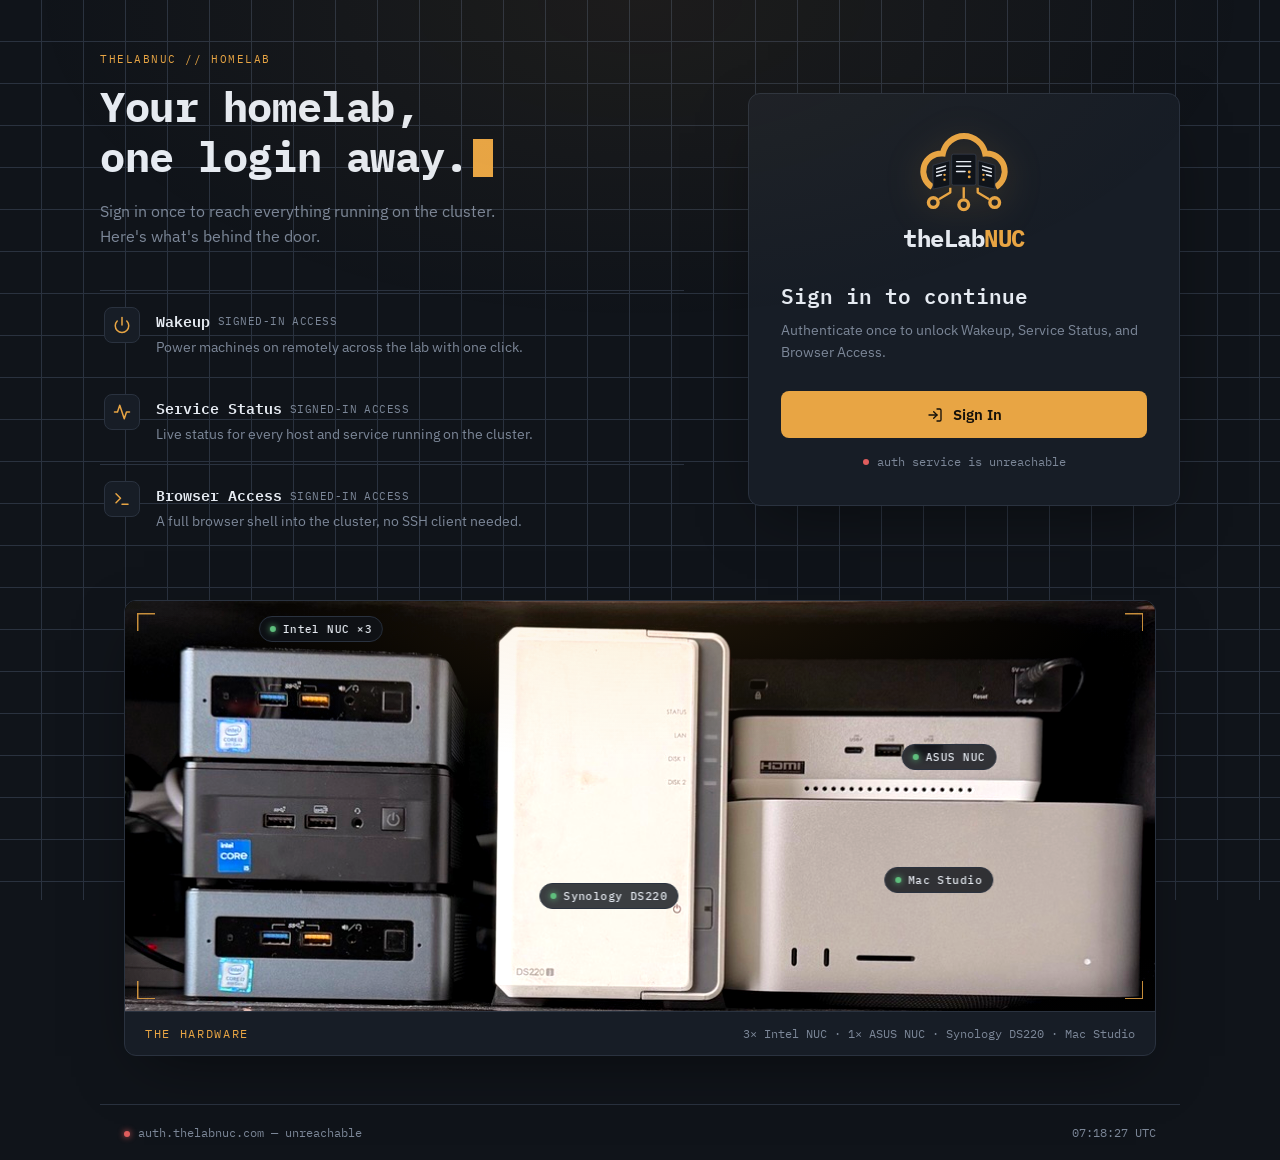
==== index.html @ 64356074 "Update index.html" ====
<!DOCTYPE html>
<html lang="en">
<head>
<meta charset="UTF-8">
<meta name="viewport" content="width=device-width, initial-scale=1.0">
<title>thelabnuc // sign in</title>
<meta name="description" content="Sign in to access thelabnuc.com homelab services.">
<meta name="theme-color" content="#10141a">
<link rel="icon" type="image/svg+xml" href="data:image/svg+xml,%3Csvg xmlns='http://www.w3.org/2000/svg' viewBox='-60 -40 824 705'%3E%3Crect x='-60' y='-40' width='824' height='705' rx='120' fill='rgb(16,20,26)'/%3E%3Cpath d='M109 435A137 137 0 0 1 190 180A165 165 0 0 1 514 180A137 137 0 0 1 595 435' fill='none' stroke='rgb(232,165,68)' stroke-width='46'/%3E%3Crect x='258' y='185' width='185' height='237' rx='14' fill='rgb(230,235,242)'/%3E%3Cpolygon points='115,270 243,235 243,425 115,452' fill='rgb(230,235,242)'/%3E%3Cpolygon points='589,270 461,235 461,425 589,452' fill='rgb(230,235,242)'/%3E%3Cpath d='M350 438V522M247 442V478L160 530M457 442V478L544 530' fill='none' stroke='rgb(232,165,68)' stroke-width='22'/%3E%3Ccircle cx='350' cy='572' r='38' fill='none' stroke='rgb(232,165,68)' stroke-width='26'/%3E%3Ccircle cx='117' cy='555' r='38' fill='none' stroke='rgb(232,165,68)' stroke-width='26'/%3E%3Ccircle cx='587' cy='555' r='38' fill='none' stroke='rgb(232,165,68)' stroke-width='26'/%3E%3C/svg%3E">
<link rel="preconnect" href="https://fonts.googleapis.com">
<link rel="preconnect" href="https://fonts.gstatic.com" crossorigin>
<link href="https://fonts.googleapis.com/css2?family=IBM+Plex+Mono:wght@400;500;600;700&family=IBM+Plex+Sans:wght@400;500;600&display=swap" rel="stylesheet">
<style>
  :root {
    --bg: #10141a;
    --panel: #171d26;
    --panel-hover: #1c2330;
    --line: #2a323f;
    --text: #e6ebf2;
    --muted: #7c8798;
    --amber: #e8a544;
    --green: #5fbf7d;
    --red: #e05d5d;
    --mono: 'IBM Plex Mono', ui-monospace, 'SF Mono', Menlo, monospace;
    --sans: 'IBM Plex Sans', system-ui, sans-serif;
  }

  * { box-sizing: border-box; }

  html, body {
    margin: 0;
    padding: 0;
    background: var(--bg);
    color: var(--text);
    font-family: var(--sans);
    min-height: 100vh;
  }

  body {
    background-image:
      linear-gradient(var(--line) 1px, transparent 1px),
      linear-gradient(90deg, var(--line) 1px, transparent 1px);
    background-size: 42px 42px;
    background-position: -1px -1px;
    background-color: var(--bg);
    background-attachment: fixed;
    position: relative;
    display: flex;
    flex-direction: column;
  }

  body::before {
    content: "";
    position: fixed;
    inset: 0;
    background: radial-gradient(ellipse 80% 60% at 50% 0%, rgba(232,165,68,0.06), transparent 60%);
    pointer-events: none;
  }

  /* ---- top status bar ---- */
  footer .dot {
    display: inline-block;
    width: 6px;
    height: 6px;
    border-radius: 50%;
    background: var(--muted);
    margin-right: 8px;
    box-shadow: 0 0 6px var(--muted);
    transition: background 0.2s ease, box-shadow 0.2s ease;
  }

  footer .dot.checking { background: var(--amber); box-shadow: 0 0 6px var(--amber); animation: pulse 1s ease-in-out infinite; }
  footer .dot.online { background: var(--green); box-shadow: 0 0 6px var(--green); animation: pulse 2.4s ease-in-out infinite; }
  footer .dot.offline { background: var(--red); box-shadow: 0 0 6px var(--red); animation: none; }

  @keyframes pulse { 0%, 100% { opacity: 1; } 50% { opacity: 0.35; } }
  @keyframes blink { 0%, 49% { opacity: 1; } 50%, 100% { opacity: 0; } }

  /* ---- main split layout ---- */
  main {
    flex: 1;
    display: flex;
    align-items: center;
    justify-content: center;
    padding: 40px 24px;
  }

  .split {
    max-width: 1080px;
    width: 100%;
    display: grid;
    grid-template-columns: 1.15fr 0.85fr;
    gap: 64px;
    align-items: center;
  }

  /* ---- left: brand + feature highlights ---- */
  .brand-col { padding: 12px 0; }

  .eyebrow {
    font-family: var(--mono);
    font-size: 11px;
    letter-spacing: 0.14em;
    text-transform: uppercase;
    color: var(--amber);
    margin: 0 0 16px;
  }

  h1 {
    font-family: var(--mono);
    font-weight: 700;
    font-size: clamp(30px, 4.2vw, 42px);
    line-height: 1.2;
    margin: 0 0 16px;
    letter-spacing: -0.01em;
  }

  h1 .cursor {
    display: inline-block;
    width: 0.48em;
    height: 0.9em;
    background: var(--amber);
    vertical-align: -0.1em;
    margin-left: 4px;
    animation: blink 1.1s step-end infinite;
  }

  .brand-col > p.lead {
    color: var(--muted);
    font-size: 15.5px;
    line-height: 1.65;
    max-width: 44ch;
    margin: 0 0 40px;
  }

  .features {
    display: flex;
    flex-direction: column;
    gap: 4px;
  }

  .feature {
    display: flex;
    align-items: flex-start;
    gap: 16px;
    padding: 16px 4px;
    border-top: 1px solid var(--line);
  }

  .feature-icon {
    flex-shrink: 0;
    width: 36px;
    height: 36px;
    border-radius: 8px;
    background: var(--panel);
    border: 1px solid var(--line);
    display: flex;
    align-items: center;
    justify-content: center;
    color: var(--amber);
  }

  .feature-icon svg { width: 18px; height: 18px; }

  .feature-body { flex: 1; min-width: 0; padding-top: 2px; }

  .feature-name {
    font-family: var(--mono);
    font-weight: 600;
    font-size: 14.5px;
    margin: 0 0 3px;
    display: flex;
    align-items: center;
    gap: 8px;
  }

  .feature-name .lock {
    color: var(--muted);
    font-size: 11px;
    font-weight: 400;
    letter-spacing: 0.04em;
    text-transform: uppercase;
    font-family: var(--mono);
  }

  .feature-desc {
    font-size: 13.5px;
    color: var(--muted);
    margin: 0;
    line-height: 1.5;
  }

  /* ---- right: sign-in card ---- */
  .signin-card {
    background: var(--panel);
    border: 1px solid var(--line);
    border-radius: 12px;
    padding: 36px 32px;
    box-shadow: 0 20px 60px -20px rgba(0,0,0,0.5);
  }

  /* ---- logo ---- */
  .tln-logo {
    display: block;
    width: 100%;
    height: auto;
    overflow: visible;
  }

  .brand-lockup {
    display: flex;
    flex-direction: column;
    align-items: center;
    gap: 14px;
    margin-bottom: 28px;
  }

  .brand-lockup .tln-logo {
    width: 92px;
    filter: drop-shadow(0 6px 18px rgba(232,165,68,0.18));
  }

  .wordmark {
    font-family: var(--mono);
    font-weight: 700;
    font-size: 24px;
    letter-spacing: -0.02em;
    line-height: 1;
    color: var(--text);
  }

  .wordmark b { color: var(--amber); font-weight: 700; }

  .dash-title {
    display: flex;
    align-items: center;
    gap: 18px;
  }

  .dash-title .tln-logo {
    width: 54px;
    flex-shrink: 0;
  }

  .signin-card h2 {
    font-family: var(--mono);
    font-size: 21px;
    font-weight: 600;
    margin: 0 0 8px;
  }

  .signin-card p.sub {
    color: var(--muted);
    font-size: 13.5px;
    line-height: 1.6;
    margin: 0 0 28px;
  }

  .signin-btn {
    display: flex;
    align-items: center;
    justify-content: center;
    gap: 10px;
    width: 100%;
    background: var(--amber);
    color: #14100a;
    border: none;
    border-radius: 8px;
    padding: 14px 18px;
    font-family: var(--sans);
    font-weight: 600;
    font-size: 14.5px;
    text-decoration: none;
    cursor: pointer;
    transition: filter 0.15s ease, transform 0.15s ease;
  }

  .signin-btn:hover, .signin-btn:focus-visible {
    filter: brightness(1.08);
    transform: translateY(-1px);
    outline: none;
  }

  .signin-btn svg { width: 16px; height: 16px; flex-shrink: 0; }

  .signin-meta {
    display: flex;
    align-items: center;
    justify-content: center;
    gap: 8px;
    margin-top: 16px;
    font-family: var(--mono);
    font-size: 11.5px;
    color: var(--muted);
  }

  /* ---- signed-in dashboard ---- */
  #signedInView {
    max-width: 720px;
    width: 100%;
    margin: 0 auto;
  }

  .dash-header {
    display: flex;
    align-items: center;
    justify-content: space-between;
    margin-bottom: 32px;
    flex-wrap: wrap;
    gap: 12px;
  }

  .dash-header .eyebrow { margin: 0 0 8px; }

  .dash-header h1 {
    font-size: clamp(24px, 3.4vw, 32px);
    margin: 0;
  }

  .signout-link {
    font-family: var(--mono);
    font-size: 12.5px;
    color: var(--muted);
    text-decoration: none;
    border: 1px solid var(--line);
    padding: 8px 14px;
    border-radius: 6px;
    transition: color 0.15s ease, border-color 0.15s ease;
  }

  .signout-link:hover, .signout-link:focus-visible {
    color: var(--text);
    border-color: #3a4456;
    outline: none;
  }

  .rack {
    display: flex;
    flex-direction: column;
    gap: 12px;
  }

  .unit {
    display: flex;
    align-items: center;
    gap: 18px;
    background: var(--panel);
    border: 1px solid var(--line);
    border-radius: 8px;
    padding: 20px 22px;
    text-decoration: none;
    color: inherit;
    transition: background 0.15s ease, border-color 0.15s ease, transform 0.15s ease;
  }

  .unit:hover, .unit:focus-visible {
    background: var(--panel-hover);
    border-color: #3a4456;
    transform: translateX(3px);
    outline: none;
  }

  .unit-icon {
    flex-shrink: 0;
    width: 36px;
    height: 36px;
    border-radius: 8px;
    background: var(--bg);
    border: 1px solid var(--line);
    display: flex;
    align-items: center;
    justify-content: center;
    color: var(--amber);
  }

  .unit-icon svg { width: 18px; height: 18px; }

  .unit-body { flex: 1; min-width: 0; }

  .unit-name {
    font-family: var(--mono);
    font-weight: 600;
    font-size: 15px;
    margin: 0 0 3px;
  }

  .unit-desc {
    font-size: 13.5px;
    color: var(--muted);
    margin: 0;
  }

  .unit-status {
    display: flex;
    align-items: center;
    gap: 6px;
    font-family: var(--mono);
    font-size: 11px;
    letter-spacing: 0.04em;
    text-transform: uppercase;
    color: var(--green);
    flex-shrink: 0;
  }

  .unit-status .led {
    width: 7px;
    height: 7px;
    border-radius: 50%;
    background: var(--green);
    box-shadow: 0 0 6px var(--green);
  }

  .arrow {
    font-family: var(--mono);
    color: var(--muted);
    font-size: 15px;
    flex-shrink: 0;
    transition: transform 0.15s ease, color 0.15s ease;
  }

  .unit:hover .arrow, .unit:focus-visible .arrow {
    transform: translateX(3px);
    color: var(--amber);
  }

  /* ---- hardware photo ---- */
  .hardware {
    position: relative;
    max-width: 1080px;
    width: 100%;
    margin: 0 auto;
    padding: 0 24px 48px;
  }

  .hardware figure {
    margin: 0;
    background: var(--panel);
    border: 1px solid var(--line);
    border-radius: 12px;
    overflow: hidden;
    box-shadow: 0 20px 60px -20px rgba(0,0,0,0.5);
  }

  .photo {
    position: relative;
    overflow: hidden;
    background: #000;
  }

  .photo img {
    display: block;
    width: 100%;
    height: auto;
    filter: contrast(1.06) saturate(1.1) brightness(1.04);
  }

  /* vignette + soft amber glow from the top */
  .photo::after {
    content: "";
    position: absolute;
    inset: 0;
    pointer-events: none;
    background:
      radial-gradient(ellipse 70% 60% at 50% 0%, rgba(232,165,68,0.14), transparent 65%),
      radial-gradient(ellipse 120% 100% at 50% 50%, transparent 55%, rgba(8,10,14,0.55) 100%);
  }

  /* corner brackets */
  .photo::before {
    content: "";
    position: absolute;
    inset: 12px;
    z-index: 2;
    pointer-events: none;
    background:
      linear-gradient(var(--amber), var(--amber)) top left / 18px 1.5px no-repeat,
      linear-gradient(var(--amber), var(--amber)) top left / 1.5px 18px no-repeat,
      linear-gradient(var(--amber), var(--amber)) top right / 18px 1.5px no-repeat,
      linear-gradient(var(--amber), var(--amber)) top right / 1.5px 18px no-repeat,
      linear-gradient(var(--amber), var(--amber)) bottom left / 18px 1.5px no-repeat,
      linear-gradient(var(--amber), var(--amber)) bottom left / 1.5px 18px no-repeat,
      linear-gradient(var(--amber), var(--amber)) bottom right / 18px 1.5px no-repeat,
      linear-gradient(var(--amber), var(--amber)) bottom right / 1.5px 18px no-repeat;
    opacity: 0.85;
  }

  /* device labels */
  .chip {
    position: absolute;
    z-index: 3;
    transform: translate(-50%, -50%);
    display: inline-flex;
    align-items: center;
    gap: 7px;
    padding: 5px 10px;
    border-radius: 999px;
    background: rgba(16,20,26,0.82);
    border: 1px solid var(--line);
    backdrop-filter: blur(4px);
    -webkit-backdrop-filter: blur(4px);
    font-family: var(--mono);
    font-size: 11px;
    font-weight: 500;
    letter-spacing: 0.04em;
    color: var(--text);
    white-space: nowrap;
  }

  .chip::before {
    content: "";
    width: 6px;
    height: 6px;
    border-radius: 50%;
    background: var(--green);
    box-shadow: 0 0 6px var(--green);
  }

  @media (max-width: 560px) {
    .chip { display: none; }
  }

  .hardware figcaption {
    display: flex;
    justify-content: space-between;
    gap: 12px;
    flex-wrap: wrap;
    padding: 14px 20px;
    border-top: 1px solid var(--line);
    font-family: var(--mono);
    font-size: 12px;
    color: var(--muted);
  }

  .hardware figcaption .tag {
    color: var(--amber);
    letter-spacing: 0.14em;
    text-transform: uppercase;
  }

  /* ---- footer ---- */
  footer {
    padding: 20px 24px;
    border-top: 1px solid var(--line);
    font-family: var(--mono);
    font-size: 12px;
    color: var(--muted);
    display: flex;
    justify-content: space-between;
    align-items: center;
    flex-wrap: wrap;
    gap: 10px;
    max-width: 1080px;
    width: 100%;
    margin: 0 auto;
  }

  footer .prompt::after { content: "_"; animation: blink 1.1s step-end infinite; }

  @media (max-width: 860px) {
    .split { grid-template-columns: 1fr; gap: 44px; }
    .signin-card { max-width: 440px; margin: 0 auto; width: 100%; }
  }

  @media (max-width: 480px) {
    footer { flex-direction: column; align-items: flex-start; gap: 6px; }
    .signin-card { padding: 28px 22px; }
    .dash-header { flex-direction: column; align-items: flex-start; }
    .unit { padding: 16px; gap: 14px; }
    .hardware { padding: 0 16px 36px; }
  }

  @media (prefers-reduced-motion: reduce) {
    .cursor, footer .dot.online, footer .dot.checking {
      animation: none;
    }
  }

  /* ---- services page ---- */
  body.pending main { visibility: hidden; }

  .unit-status .label { min-width: 74px; }

  .unit-status.checking { color: var(--amber); }
  .unit-status.checking .led { background: var(--amber); box-shadow: 0 0 6px var(--amber); animation: pulse 1s ease-in-out infinite; }

  .unit-status.offline { color: var(--red); }
  .unit-status.offline .led { background: var(--red); box-shadow: 0 0 6px var(--red); }

  .services-note {
    margin: 20px 2px 0;
    font-family: var(--mono);
    font-size: 11.5px;
    color: var(--muted);
  }

</style>
</head>
<body>
  <!-- thelabnuc logo, recoloured to the site palette -->
  <svg width="0" height="0" style="position:absolute" aria-hidden="true" focusable="false">
    <symbol id="tln-logo" viewBox="0 0 704 625">
      <!-- cloud -->
      <path d="M109 435A137 137 0 0 1 190 180A165 165 0 0 1 514 180A137 137 0 0 1 595 435"
            fill="none" stroke-width="46" style="stroke:var(--amber)"/>
      <!-- servers -->
      <g stroke-width="5" stroke-linejoin="round" style="fill:var(--bg);stroke:#3a4456">
        <rect x="258" y="185" width="185" height="237" rx="14"/>
        <polygon points="115,270 243,235 243,425 115,452"/>
        <polygon points="589,270 461,235 461,425 589,452"/>
      </g>
      <!-- server slots -->
      <g fill="none" stroke-width="11" stroke-linecap="round" style="stroke:var(--text)">
        <path d="M295 242H403M295 278H403M295 317H360"/>
        <path d="M143 297L210 276M143 323L210 305M143 352L180 342"/>
        <path d="M561 297L494 276M561 323L494 305M561 352L524 342"/>
      </g>
      <!-- status LEDs -->
      <g style="fill:var(--amber)">
        <circle cx="392" cy="321" r="11"/><circle cx="392" cy="359" r="11"/>
        <circle cx="203" cy="343" r="9"/><circle cx="203" cy="380" r="9"/>
        <circle cx="501" cy="343" r="9"/><circle cx="501" cy="380" r="9"/>
      </g>
      <!-- connectors + nodes -->
      <g fill="none" stroke-width="18" stroke-linejoin="round" style="stroke:var(--amber)">
        <path d="M350 438V522"/>
        <path d="M247 442V478L160 530"/>
        <path d="M457 442V478L544 530"/>
      </g>
      <g fill="none" stroke-width="26" style="stroke:var(--amber)">
        <circle cx="350" cy="572" r="37"/>
        <circle cx="117" cy="555" r="37"/>
        <circle cx="587" cy="555" r="37"/>
      </g>
    </symbol>
  </svg>

  <main>
    <div class="split" id="signedOutView">
      <div class="brand-col">
        <p class="eyebrow">thelabnuc // homelab</p>
        <h1>Your homelab,<br>one login away.<span class="cursor"></span></h1>
        <p class="lead">Sign in once to reach everything running on the cluster. Here's what's behind the door.</p>

        <div class="features">
          <div class="feature">
            <div class="feature-icon">
              <svg viewBox="0 0 24 24" fill="none" stroke="currentColor" stroke-width="2" stroke-linecap="round" stroke-linejoin="round"><path d="M18.36 6.64a9 9 0 1 1-12.73 0"/><line x1="12" y1="2" x2="12" y2="12"/></svg>
            </div>
            <div class="feature-body">
              <p class="feature-name">Wakeup <span class="lock">signed-in access</span></p>
              <p class="feature-desc">Power machines on remotely across the lab with one click.</p>
            </div>
          </div>

          <div class="feature">
            <div class="feature-icon">
              <svg viewBox="0 0 24 24" fill="none" stroke="currentColor" stroke-width="2" stroke-linecap="round" stroke-linejoin="round"><polyline points="22 12 18 12 15 21 9 3 6 12 2 12"/></svg>
            </div>
            <div class="feature-body">
              <p class="feature-name">Service Status <span class="lock">signed-in access</span></p>
              <p class="feature-desc">Live status for every host and service running on the cluster.</p>
            </div>
          </div>

          <div class="feature">
            <div class="feature-icon">
              <svg viewBox="0 0 24 24" fill="none" stroke="currentColor" stroke-width="2" stroke-linecap="round" stroke-linejoin="round"><polyline points="4 17 10 11 4 5"/><line x1="12" y1="19" x2="20" y2="19"/></svg>
            </div>
            <div class="feature-body">
              <p class="feature-name">Browser Access <span class="lock">signed-in access</span></p>
              <p class="feature-desc">A full browser shell into the cluster, no SSH client needed.</p>
            </div>
          </div>
        </div>
      </div>

      <div class="signin-card">
        <div class="brand-lockup" role="img" aria-label="theLabNUC">
          <svg class="tln-logo" viewBox="0 0 704 625" aria-hidden="true"><use href="#tln-logo"/></svg>
          <span class="wordmark">theLab<b>NUC</b></span>
        </div>
        <h2>Sign in to continue</h2>
        <p class="sub">Authenticate once to unlock Wakeup, Service Status, and Browser Access.</p>

        <a class="signin-btn" href="https://auth.thelabnuc.com/?rd=https%3A%2F%2Fthelabnuc.com%2Fservices.html" id="signinBtn">
          <svg viewBox="0 0 24 24" fill="none" stroke="currentColor" stroke-width="2" stroke-linecap="round" stroke-linejoin="round"><path d="M15 3h4a2 2 0 0 1 2 2v14a2 2 0 0 1-2 2h-4"/><polyline points="10 17 15 12 10 7"/><line x1="15" y1="12" x2="3" y2="12"/></svg>
          Sign In
        </a>

        <div class="signin-meta">
          <span id="cardStatusDot" style="width:6px;height:6px;border-radius:50%;background:var(--muted);display:inline-block;"></span>
          <span id="cardStatusText">checking auth service&hellip;</span>
        </div>
      </div>
    </div>

  </main>

  <section class="hardware" aria-label="Homelab hardware">
    <figure>
      <div class="photo">
        <img src="homelab.jpg"
             alt="Homelab hardware: three stacked Intel NUCs, a Synology DS220 NAS, an ASUS NUC and a Mac Studio on a shelf"
             loading="lazy">
        <span class="chip" style="left:19%; top:7%;">Intel NUC &times;3</span>
        <span class="chip" style="left:47%; top:72%;">Synology DS220</span>
        <span class="chip" style="left:80%; top:38%;">ASUS NUC</span>
        <span class="chip" style="left:79%; top:68%;">Mac Studio</span>
      </div>
      <figcaption>
        <span class="tag">the hardware</span>
        <span>3&times; Intel NUC &middot; 1&times; ASUS NUC &middot; Synology DS220 &middot; Mac Studio</span>
      </figcaption>
    </figure>
  </section>

  <footer>
    <span><span class="dot checking" id="statusDotFooter"></span><span id="statusTextFooter">auth.thelabnuc.com — checking&hellip;</span></span>
    <span id="clockFooter"></span>
  </footer>

  <script>
    // ---- Clock: visitor's actual local time and timezone ----
    function getTimeZoneAbbr() {
      try {
        const parts = new Intl.DateTimeFormat('en-US', { timeZoneName: 'short' }).formatToParts(new Date());
        const tz = parts.find(p => p.type === 'timeZoneName');
        return tz ? tz.value : '';
      } catch (e) {
        return '';
      }
    }

    function updateClock() {
      const now = new Date();
      const opts = { hour: '2-digit', minute: '2-digit', second: '2-digit', hour12: false };
      const tzAbbr = getTimeZoneAbbr();
      const formatted = now.toLocaleTimeString('en-GB', opts) + (tzAbbr ? ' ' + tzAbbr : '');
      document.getElementById('clockFooter').textContent = formatted;
    }
    updateClock();
    setInterval(updateClock, 1000);

    // ---- Live connectivity check against auth.thelabnuc.com ----
    // no-cors probe: can't read the HTTP status of another origin, but a
    // resolved fetch means the host answered; a thrown error (DNS failure,
    // connection refused, timeout) means it's unreachable.
    const AUTH_HOST = 'https://auth.thelabnuc.com/';
    const CHECK_INTERVAL_MS = 30000;
    const TIMEOUT_MS = 5000;

    async function checkAuthConnectivity() {
      const cardDot = document.getElementById('cardStatusDot');
      const cardText = document.getElementById('cardStatusText');
      const footerDot = document.getElementById('statusDotFooter');
      const footerText = document.getElementById('statusTextFooter');

      cardDot.style.background = 'var(--amber)';
      cardText.textContent = 'checking auth service\u2026';
      footerDot.className = 'dot checking';
      footerText.textContent = 'auth.thelabnuc.com — checking\u2026';

      const controller = new AbortController();
      const timer = setTimeout(() => controller.abort(), TIMEOUT_MS);

      try {
        await fetch(AUTH_HOST, { mode: 'no-cors', cache: 'no-store', signal: controller.signal });
        clearTimeout(timer);
        cardDot.style.background = 'var(--green)';
        cardText.textContent = 'auth service is online';
        footerDot.className = 'dot online';
        footerText.textContent = 'auth.thelabnuc.com — online';
      } catch (err) {
        clearTimeout(timer);
        cardDot.style.background = 'var(--red)';
        cardText.textContent = 'auth service is unreachable';
        footerDot.className = 'dot offline';
        footerText.textContent = 'auth.thelabnuc.com — unreachable';
      }
    }

    checkAuthConnectivity();
    setInterval(checkAuthConnectivity, CHECK_INTERVAL_MS);

    // ---- Session check: is this browser actually signed in? ----
    // This is different from the reachability check above - reachability
    // just tells us the auth host is up; this tells us whether the
    // visitor's browser currently holds a valid session with it.
    //
    // IMPORTANT: replace SESSION_CHECK_URL below with whatever endpoint
    // your auth layer exposes for verifying an existing session (many
    // forward-auth setups expose something like /api/verify that returns
    // 2xx when authenticated and 401 otherwise). For this to work at all
    // from this page's origin, two things have to be true on the auth
    // side:
    //   1. Its session cookie must be scoped to the shared parent domain
    //      (e.g. domain=.thelabnuc.com) so it's sent on requests here.
    //   2. It must return CORS headers allowing this exact origin with
    //      credentials (Access-Control-Allow-Credentials: true and a
    //      specific Access-Control-Allow-Origin, not a wildcard).
    // Without both, the check below will simply always report "not signed
    // in" even for an authenticated visitor - it fails safe rather than
    // ever showing the dashboard incorrectly.
    const SESSION_CHECK_URL = 'https://auth.thelabnuc.com/api/verify';

    async function checkSession() {
      try {
        const res = await fetch(SESSION_CHECK_URL, {
          method: 'GET',
          credentials: 'include',
          mode: 'cors',
          cache: 'no-store',
        });

        // Already signed in: skip the sign-in screen and go to the services page.
        if (res.ok) window.location.replace('services.html');
      } catch (err) {
        // Network error, CORS block, or endpoint not configured yet:
        // stay on the sign-in page (fail safe).
      }
    }

    checkSession();
  </script>
</body>
</html>
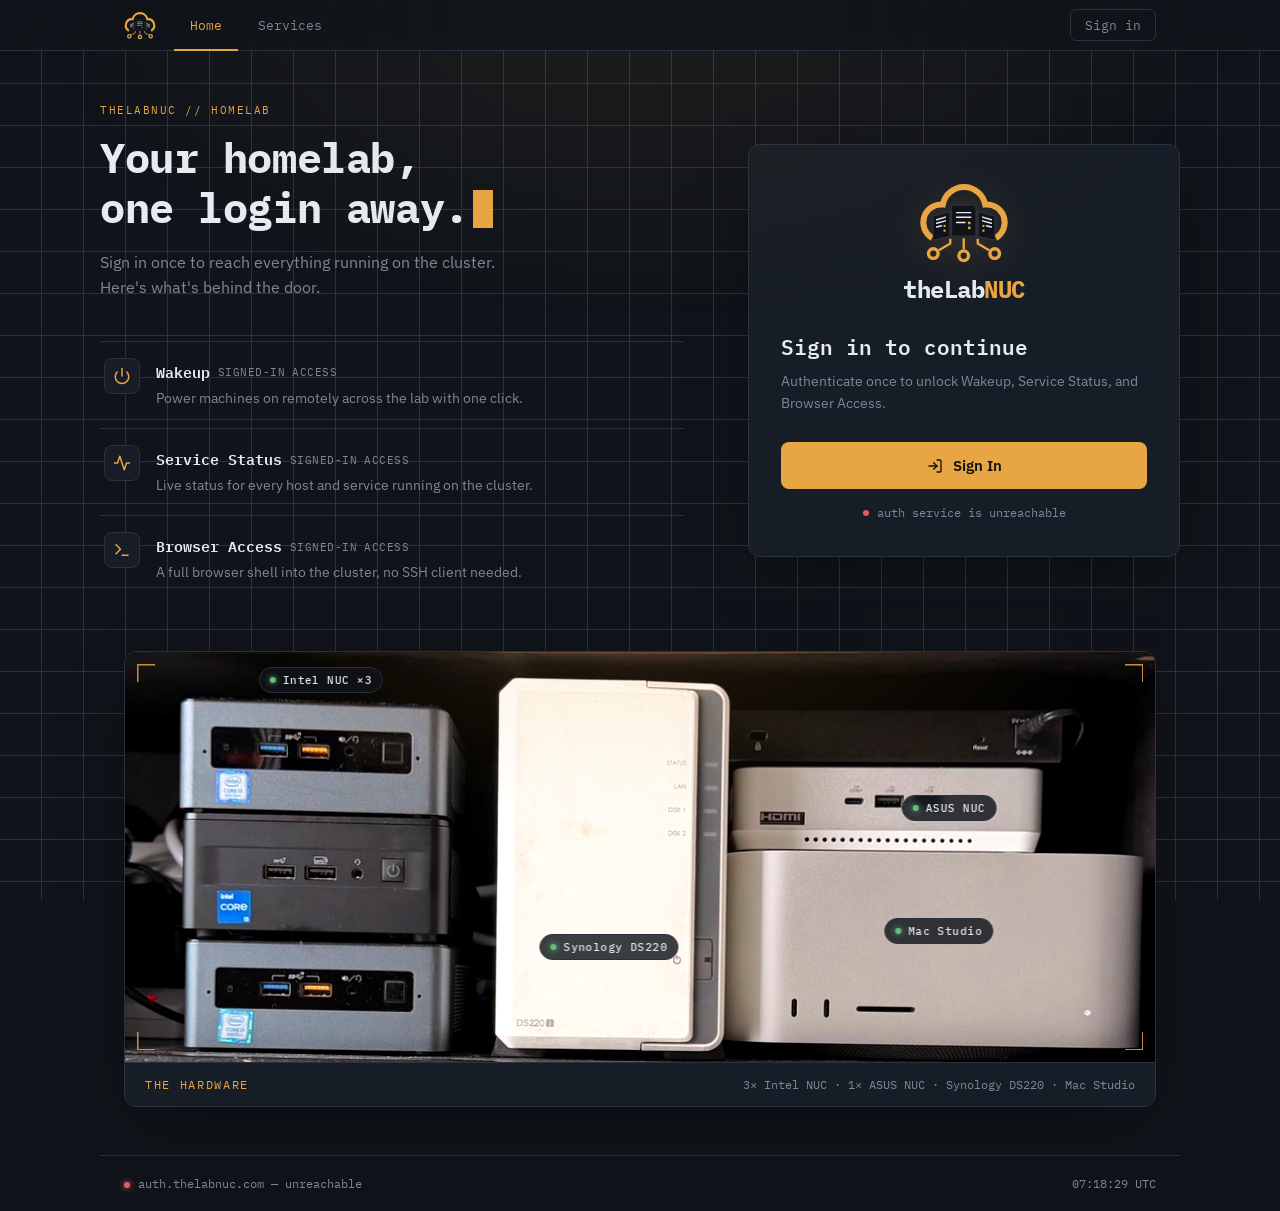
==== commit f3b309b4: "Update index.html" ====
--- a/index.html
+++ b/index.html
@@ -593,6 +593,75 @@
     color: var(--muted);
   }
 
+
+  /* ---- tab bar ---- */
+  .tabbar {
+    position: relative;
+    z-index: 5;
+    border-bottom: 1px solid var(--line);
+    background: rgba(16,20,26,0.72);
+    backdrop-filter: blur(6px);
+    -webkit-backdrop-filter: blur(6px);
+  }
+
+  .tabbar-inner {
+    max-width: 1080px;
+    margin: 0 auto;
+    padding: 0 24px;
+    display: flex;
+    align-items: center;
+    gap: 4px;
+  }
+
+  .tab-brand { display: block; width: 32px; margin-right: 14px; flex-shrink: 0; }
+
+  .tab {
+    font-family: var(--mono);
+    font-size: 13px;
+    color: var(--muted);
+    text-decoration: none;
+    padding: 17px 16px 15px;
+    border-bottom: 2px solid transparent;
+    margin-bottom: -1px;
+    transition: color 0.15s ease, border-color 0.15s ease;
+  }
+
+  .tab:hover, .tab:focus-visible { color: var(--text); outline: none; }
+  .tab.active { color: var(--amber); border-bottom-color: var(--amber); }
+
+  .tab-auth {
+    margin-left: auto;
+    font-family: var(--mono);
+    font-size: 12.5px;
+    color: var(--muted);
+    text-decoration: none;
+    border: 1px solid var(--line);
+    padding: 7px 14px;
+    border-radius: 6px;
+    transition: color 0.15s ease, border-color 0.15s ease;
+  }
+
+  .tab-auth:hover, .tab-auth:focus-visible { color: var(--text); border-color: #3a4456; outline: none; }
+
+  [data-panel][hidden] { display: none !important; }
+
+  #servicesPanel { max-width: 720px; width: 100%; margin: 0 auto; }
+  #servicesPanel .eyebrow { margin: 0 0 8px; }
+  #servicesPanel h1 { font-size: clamp(24px, 3.4vw, 32px); margin: 0 0 28px; }
+
+  .unit-status .label { min-width: 74px; }
+  .unit-status.checking { color: var(--amber); }
+  .unit-status.checking .led { background: var(--amber); box-shadow: 0 0 6px var(--amber); animation: pulse 1s ease-in-out infinite; }
+  .unit-status.offline { color: var(--red); }
+  .unit-status.offline .led { background: var(--red); box-shadow: 0 0 6px var(--red); }
+
+  .services-note { margin: 20px 2px 0; font-family: var(--mono); font-size: 11.5px; color: var(--muted); }
+
+  @media (max-width: 480px) {
+    .tabbar-inner { padding: 0 12px; }
+    .tab { padding: 15px 10px 13px; }
+    .tab-brand { width: 28px; margin-right: 6px; }
+  }
 </style>
 </head>
 <body>
@@ -634,8 +703,17 @@
     </symbol>
   </svg>
 
+  <nav class="tabbar" aria-label="Sections">
+    <div class="tabbar-inner">
+      <a class="tab-brand" href="#home" aria-label="theLabNUC home"><svg class="tln-logo" viewBox="0 0 704 625"><use href="#tln-logo"/></svg></a>
+      <a class="tab active" href="#home" data-tab="home">Home</a>
+      <a class="tab" href="#services" data-tab="services">Services</a>
+      <a class="tab-auth" id="authBtn" href="https://auth.thelabnuc.com/?rd=https%3A%2F%2Fthelabnuc.com%2F">Sign in</a>
+    </div>
+  </nav>
+
   <main>
-    <div class="split" id="signedOutView">
+    <div class="split" id="signedOutView" data-panel="home">
       <div class="brand-col">
         <p class="eyebrow">thelabnuc // homelab</p>
         <h1>Your homelab,<br>one login away.<span class="cursor"></span></h1>
@@ -682,7 +760,7 @@
         <h2>Sign in to continue</h2>
         <p class="sub">Authenticate once to unlock Wakeup, Service Status, and Browser Access.</p>
 
-        <a class="signin-btn" href="https://auth.thelabnuc.com/?rd=https%3A%2F%2Fthelabnuc.com%2Fservices.html" id="signinBtn">
+        <a class="signin-btn" href="https://auth.thelabnuc.com/?rd=https%3A%2F%2Fthelabnuc.com%2F" id="signinBtn">
           <svg viewBox="0 0 24 24" fill="none" stroke="currentColor" stroke-width="2" stroke-linecap="round" stroke-linejoin="round"><path d="M15 3h4a2 2 0 0 1 2 2v14a2 2 0 0 1-2 2h-4"/><polyline points="10 17 15 12 10 7"/><line x1="15" y1="12" x2="3" y2="12"/></svg>
           Sign In
         </a>
@@ -694,9 +772,53 @@
       </div>
     </div>
 
+    <div id="servicesPanel" data-panel="services" hidden>
+      <p class="eyebrow">thelabnuc // homelab</p>
+      <h1>Services</h1>
+
+      <div class="rack">
+        <a class="unit" href="https://wol.thelabnuc.com" target="_blank" rel="noopener" data-host="https://wol.thelabnuc.com/">
+          <div class="unit-icon">
+            <svg viewBox="0 0 24 24" fill="none" stroke="currentColor" stroke-width="2" stroke-linecap="round" stroke-linejoin="round"><path d="M18.36 6.64a9 9 0 1 1-12.73 0"/><line x1="12" y1="2" x2="12" y2="12"/></svg>
+          </div>
+          <div class="unit-body">
+            <p class="unit-name">Wakeup</p>
+            <p class="unit-desc">Power machines on remotely across the lab with one click.</p>
+          </div>
+          <span class="unit-status checking"><span class="led"></span><span class="label">Checking</span></span>
+          <span class="arrow">&rarr;</span>
+        </a>
+
+        <a class="unit" href="https://uptime.thelabnuc.com" target="_blank" rel="noopener" data-host="https://uptime.thelabnuc.com/">
+          <div class="unit-icon">
+            <svg viewBox="0 0 24 24" fill="none" stroke="currentColor" stroke-width="2" stroke-linecap="round" stroke-linejoin="round"><polyline points="22 12 18 12 15 21 9 3 6 12 2 12"/></svg>
+          </div>
+          <div class="unit-body">
+            <p class="unit-name">Service Status</p>
+            <p class="unit-desc">Live status for every host and service running on the cluster.</p>
+          </div>
+          <span class="unit-status checking"><span class="led"></span><span class="label">Checking</span></span>
+          <span class="arrow">&rarr;</span>
+        </a>
+
+        <a class="unit" href="https://tty.thelabnuc.com" target="_blank" rel="noopener" data-host="https://tty.thelabnuc.com/">
+          <div class="unit-icon">
+            <svg viewBox="0 0 24 24" fill="none" stroke="currentColor" stroke-width="2" stroke-linecap="round" stroke-linejoin="round"><polyline points="4 17 10 11 4 5"/><line x1="12" y1="19" x2="20" y2="19"/></svg>
+          </div>
+          <div class="unit-body">
+            <p class="unit-name">Browser Access</p>
+            <p class="unit-desc">A full browser shell into the cluster, no SSH client needed.</p>
+          </div>
+          <span class="unit-status checking"><span class="led"></span><span class="label">Checking</span></span>
+          <span class="arrow">&rarr;</span>
+        </a>
+      </div>
+
+      <p class="services-note">Each service opens in a new tab and asks you to sign in if you haven't.</p>
+    </div>
   </main>
 
-  <section class="hardware" aria-label="Homelab hardware">
+  <section class="hardware" aria-label="Homelab hardware" data-panel="home">
     <figure>
       <div class="photo">
         <img src="homelab.jpg"
@@ -782,45 +904,86 @@
     checkAuthConnectivity();
     setInterval(checkAuthConnectivity, CHECK_INTERVAL_MS);
 
-    // ---- Session check: is this browser actually signed in? ----
-    // This is different from the reachability check above - reachability
-    // just tells us the auth host is up; this tells us whether the
-    // visitor's browser currently holds a valid session with it.
-    //
-    // IMPORTANT: replace SESSION_CHECK_URL below with whatever endpoint
-    // your auth layer exposes for verifying an existing session (many
-    // forward-auth setups expose something like /api/verify that returns
-    // 2xx when authenticated and 401 otherwise). For this to work at all
-    // from this page's origin, two things have to be true on the auth
-    // side:
-    //   1. Its session cookie must be scoped to the shared parent domain
-    //      (e.g. domain=.thelabnuc.com) so it's sent on requests here.
-    //   2. It must return CORS headers allowing this exact origin with
-    //      credentials (Access-Control-Allow-Credentials: true and a
-    //      specific Access-Control-Allow-Origin, not a wildcard).
-    // Without both, the check below will simply always report "not signed
-    // in" even for an authenticated visitor - it fails safe rather than
-    // ever showing the dashboard incorrectly.
-    const SESSION_CHECK_URL = 'https://auth.thelabnuc.com/api/verify';
+    // ---- Signed-in detection ----
+    // This site is static (GitHub Pages), so a page can't protect itself; the
+    // real protection is Authelia on each service host. To know whether this
+    // browser has a session, ask a protected host (uptime) with credentials:
+    // when signed in it answers 200 with CORS headers for this origin; when
+    // not, Authelia answers with a redirect to the portal, which we treat as
+    // "not signed in". Needs the CORS middleware on the uptime ingress.
+    const SESSION_PROBE_URL = 'https://uptime.thelabnuc.com/';
+
+    // ---- Tabs (Home / Services), driven by the URL hash ----
+    function showTab(name) {
+      document.querySelectorAll('[data-panel]').forEach(p => { p.hidden = p.dataset.panel !== name; });
+      document.querySelectorAll('.tab').forEach(t => t.classList.toggle('active', t.dataset.tab === name));
+      if (name === 'services') checkServices();
+    }
+    const tabFromHash = () => (location.hash === '#services' ? 'services' : 'home');
+    window.addEventListener('hashchange', () => showTab(tabFromHash()));
+    showTab(tabFromHash());
+
+    // ---- Live reachability of each service (no-cors probe) ----
+    async function probe(url) {
+      const controller = new AbortController();
+      const timer = setTimeout(() => controller.abort(), TIMEOUT_MS);
+      try {
+        await fetch(url, { mode: 'no-cors', cache: 'no-store', signal: controller.signal });
+        return true;
+      } catch (err) {
+        return false;
+      } finally {
+        clearTimeout(timer);
+      }
+    }
+
+    function setStatus(el, state, text) {
+      el.className = 'unit-status ' + state;
+      el.querySelector('.label').textContent = text;
+    }
+
+    async function checkServices() {
+      const units = document.querySelectorAll('.unit[data-host]');
+      await Promise.all([...units].map(async (u) => {
+        const ok = await probe(u.dataset.host);
+        setStatus(u.querySelector('.unit-status'), ok ? '' : 'offline', ok ? 'Online' : 'Unreachable');
+      }));
+    }
+    setInterval(() => { if (!document.getElementById('servicesPanel').hidden) checkServices(); }, CHECK_INTERVAL_MS);
+
+    // ---- Signed-in state: Sign in / Sign out button ----
+    let firstSessionCheck = true;
 
     async function checkSession() {
+      const btn = document.getElementById('authBtn');
+      let signedIn = false;
       try {
-        const res = await fetch(SESSION_CHECK_URL, {
+        const res = await fetch(SESSION_PROBE_URL, {
           method: 'GET',
           credentials: 'include',
           mode: 'cors',
           cache: 'no-store',
+          redirect: 'manual',
         });
-
-        // Already signed in: skip the sign-in screen and go to the services page.
-        if (res.ok) window.location.replace('services.html');
+        signedIn = res.type === 'cors' && res.ok;
       } catch (err) {
-        // Network error, CORS block, or endpoint not configured yet:
-        // stay on the sign-in page (fail safe).
+        signedIn = false; // redirected to the portal, CORS block or network error
       }
+
+      if (signedIn) {
+        btn.textContent = 'Sign out';
+        btn.href = 'https://auth.thelabnuc.com/logout';
+        // Just signed in and no tab chosen: open Services.
+        if (firstSessionCheck && !location.hash) location.hash = '#services';
+      } else {
+        btn.textContent = 'Sign in';
+        btn.href = 'https://auth.thelabnuc.com/?rd=https%3A%2F%2Fthelabnuc.com%2F';
+      }
+      firstSessionCheck = false;
     }
 
     checkSession();
+    setInterval(checkSession, 60000);
   </script>
 </body>
 </html>
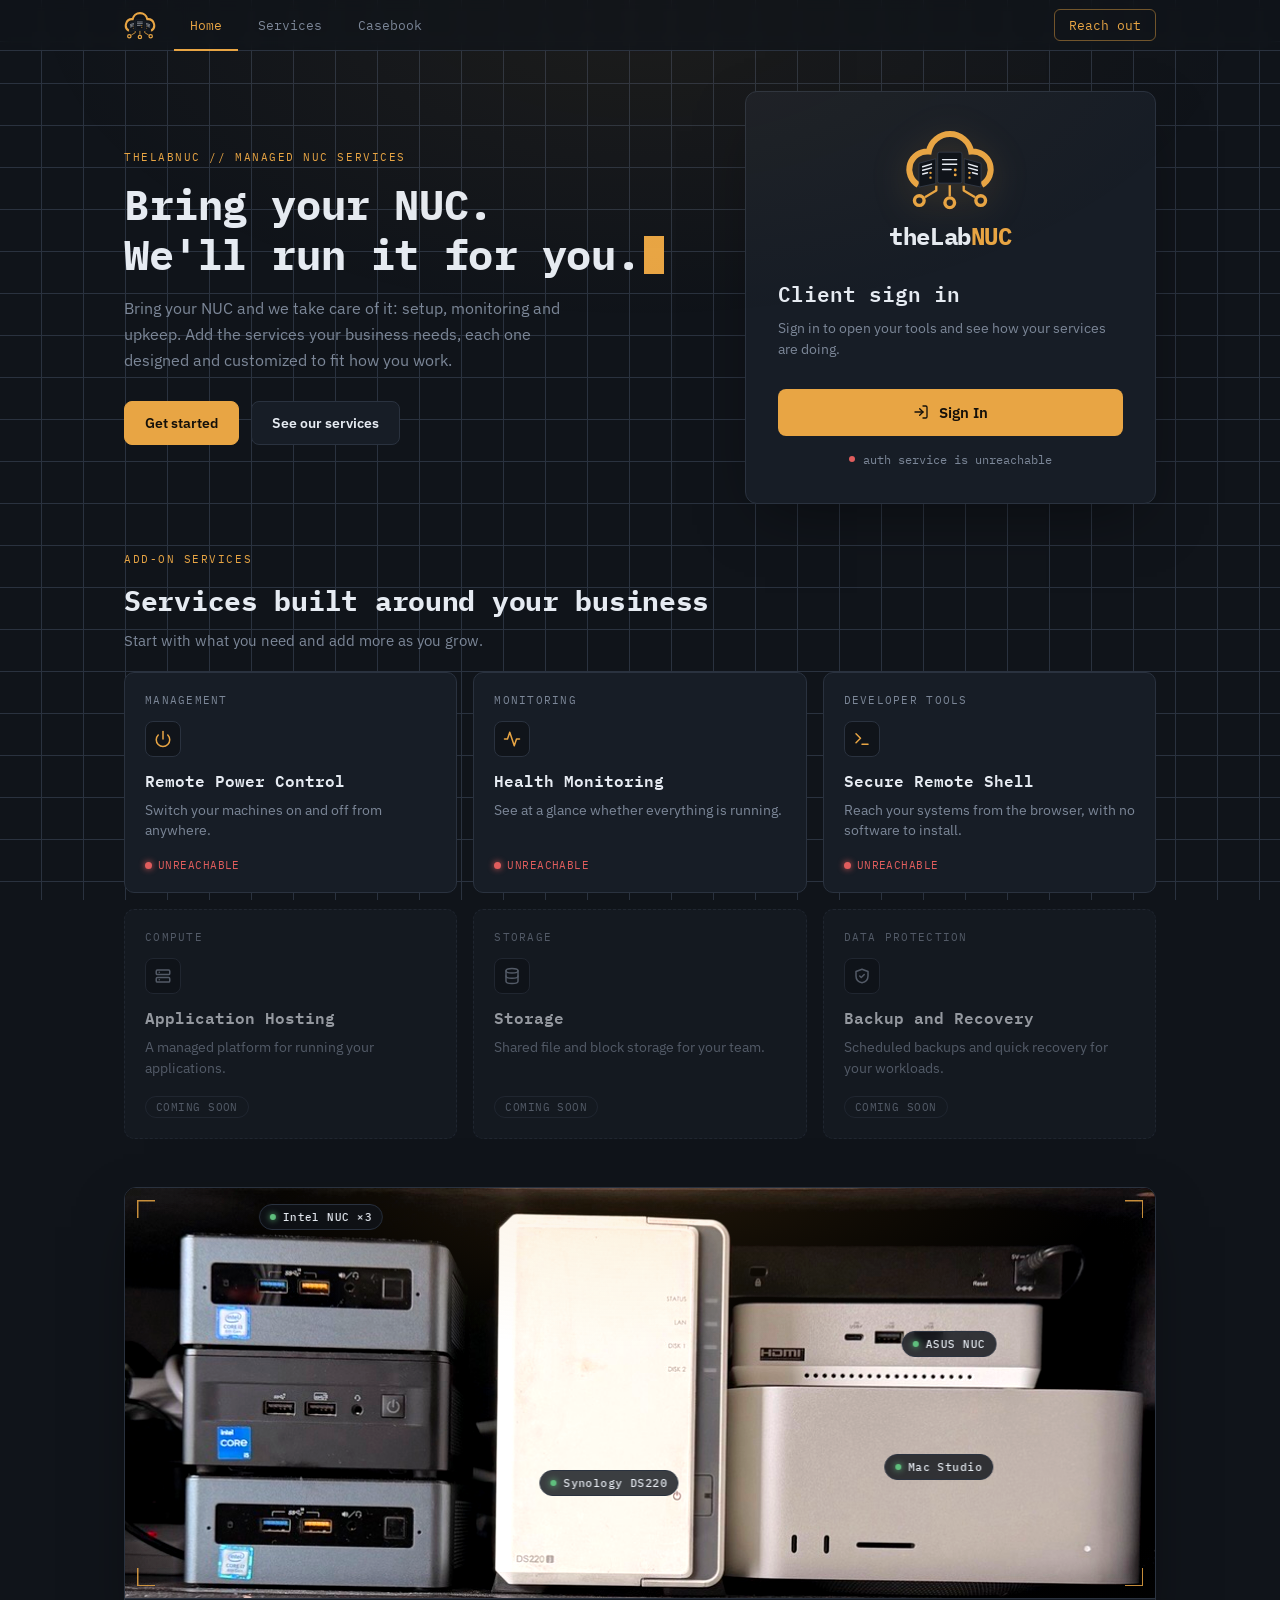
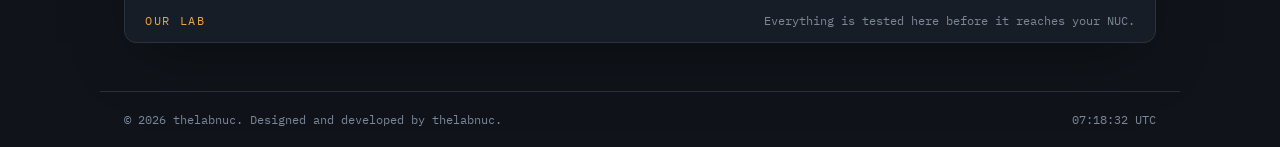
==== commit 1cb6e1da: "first commit" ====
--- a/index.html
+++ b/index.html
@@ -3,8 +3,8 @@
 <head>
 <meta charset="UTF-8">
 <meta name="viewport" content="width=device-width, initial-scale=1.0">
-<title>thelabnuc // sign in</title>
-<meta name="description" content="Sign in to access thelabnuc.com homelab services.">
+<title>thelabnuc // managed NUC services</title>
+<meta name="description" content="Bring your NUC and we will manage it for you with add-on services designed and customized for your business.">
 <meta name="theme-color" content="#10141a">
 <link rel="icon" type="image/svg+xml" href="data:image/svg+xml,%3Csvg xmlns='http://www.w3.org/2000/svg' viewBox='-60 -40 824 705'%3E%3Crect x='-60' y='-40' width='824' height='705' rx='120' fill='rgb(16,20,26)'/%3E%3Cpath d='M109 435A137 137 0 0 1 190 180A165 165 0 0 1 514 180A137 137 0 0 1 595 435' fill='none' stroke='rgb(232,165,68)' stroke-width='46'/%3E%3Crect x='258' y='185' width='185' height='237' rx='14' fill='rgb(230,235,242)'/%3E%3Cpolygon points='115,270 243,235 243,425 115,452' fill='rgb(230,235,242)'/%3E%3Cpolygon points='589,270 461,235 461,425 589,452' fill='rgb(230,235,242)'/%3E%3Cpath d='M350 438V522M247 442V478L160 530M457 442V478L544 530' fill='none' stroke='rgb(232,165,68)' stroke-width='22'/%3E%3Ccircle cx='350' cy='572' r='38' fill='none' stroke='rgb(232,165,68)' stroke-width='26'/%3E%3Ccircle cx='117' cy='555' r='38' fill='none' stroke='rgb(232,165,68)' stroke-width='26'/%3E%3Ccircle cx='587' cy='555' r='38' fill='none' stroke='rgb(232,165,68)' stroke-width='26'/%3E%3C/svg%3E">
 <link rel="preconnect" href="https://fonts.googleapis.com">
@@ -641,7 +641,8 @@
     transition: color 0.15s ease, border-color 0.15s ease;
   }
 
-  .tab-auth:hover, .tab-auth:focus-visible { color: var(--text); border-color: #3a4456; outline: none; }
+  .tab-auth { color: var(--amber); border-color: rgba(232,165,68,0.45); }
+  .tab-auth:hover, .tab-auth:focus-visible { color: #14100a; background: var(--amber); border-color: var(--amber); outline: none; }
 
   [data-panel][hidden] { display: none !important; }
 
@@ -662,6 +663,87 @@
     .tab { padding: 15px 10px 13px; }
     .tab-brand { width: 28px; margin-right: 6px; }
   }
+
+  /* ---- homelab cloud home ---- */
+  .split { padding: 0 24px; }
+  .cta-row { display: flex; gap: 12px; flex-wrap: wrap; margin-top: 4px; }
+  .cta { font-family: var(--sans); font-weight: 600; font-size: 14px; text-decoration: none; color: var(--text); border: 1px solid var(--line); background: var(--panel); padding: 12px 20px; border-radius: 8px; transition: filter .15s ease, transform .15s ease, border-color .15s ease; }
+  .cta:hover, .cta:focus-visible { border-color: #3a4456; transform: translateY(-1px); outline: none; }
+  .cta.primary { background: var(--amber); color: #14100a; border-color: var(--amber); }
+  .cta.primary:hover, .cta.primary:focus-visible { filter: brightness(1.08); }
+  .brand-col > p.lead { margin-bottom: 28px; }
+
+  .cloud { position: relative; max-width: 1080px; width: 100%; margin: 0 auto; padding: 8px 24px 40px; }
+
+  .catalog-head h2 { font-family: var(--mono); font-weight: 700; font-size: clamp(22px, 3vw, 28px); margin: 0 0 22px; letter-spacing: -.01em; }
+  .catalog-sub { margin: -10px 0 22px; color: var(--muted); font-size: 14.5px; }
+  .catalog { display: grid; grid-template-columns: repeat(3, 1fr); gap: 16px; }
+  .svc { position: relative; display: flex; flex-direction: column; gap: 6px; padding: 20px; background: var(--panel); border: 1px solid var(--line); border-radius: 10px; text-decoration: none; color: inherit; transition: background .15s ease, border-color .15s ease, transform .15s ease; }
+  a.svc:hover, a.svc:focus-visible { background: var(--panel-hover); border-color: #3a4456; transform: translateY(-2px); outline: none; }
+  .svc-cat { font-family: var(--mono); font-size: 10.5px; letter-spacing: .12em; text-transform: uppercase; color: var(--muted); }
+  .svc-icon { width: 36px; height: 36px; margin: 8px 0 4px; border-radius: 8px; background: var(--bg); border: 1px solid var(--line); display: flex; align-items: center; justify-content: center; color: var(--amber); }
+  .svc-icon svg { width: 18px; height: 18px; }
+  .svc-name { font-family: var(--mono); font-weight: 600; font-size: 15.5px; }
+  .svc-desc { font-size: 13.5px; line-height: 1.5; color: var(--muted); flex: 1; }
+  .svc .unit-status, .svc .badge { margin-top: 12px; align-self: flex-start; }
+  .svc.soon { opacity: .62; border-style: dashed; }
+  .svc.soon .svc-icon { color: var(--muted); }
+  .badge { font-family: var(--mono); font-size: 11px; letter-spacing: .04em; text-transform: uppercase; color: var(--muted); border: 1px solid var(--line); border-radius: 999px; padding: 3px 10px; }
+  .hardware { padding-top: 8px; }
+
+
+  /* ---- articles ---- */
+  #casebookPanel { max-width: 1080px; width: 100%; margin: 0 auto; }
+  #casebookPanel .eyebrow { margin: 0 0 8px; }
+  #casebookPanel h1 { font-size: clamp(24px, 3.4vw, 32px); margin: 0 0 10px; }
+  .articles-lead { color: var(--muted); font-size: 15px; margin: 0 0 28px; }
+  .filters { display: flex; gap: 8px; flex-wrap: wrap; margin: 0 0 22px; }
+  .chipbtn { font-family: var(--mono); font-size: 12.5px; color: var(--muted); background: var(--panel); border: 1px solid var(--line); border-radius: 999px; padding: 7px 14px; cursor: pointer; transition: color .15s ease, border-color .15s ease, background .15s ease; }
+  .chipbtn:hover, .chipbtn:focus-visible { color: var(--text); border-color: #3a4456; outline: none; }
+  .chipbtn[aria-selected="true"] { color: #14100a; background: var(--amber); border-color: var(--amber); }
+  .cb-card { gap: 8px; }
+  .cb-card .svc-name { font-size: 15.5px; }
+  .cb-card .cb-line { font-size: 13.5px; line-height: 1.5; color: var(--muted); }
+  .cb-card .cb-line b { color: var(--text); font-weight: 600; }
+  .cb-tags { display: flex; gap: 6px; flex-wrap: wrap; margin-top: 6px; }
+  .cb-tags span { font-family: var(--mono); font-size: 10.5px; color: var(--muted); border: 1px solid var(--line); border-radius: 4px; padding: 2px 7px; }
+  .kind { font-family: var(--mono); font-size: 10.5px; letter-spacing: .12em; text-transform: uppercase; }
+  .kind.customer { color: var(--amber); } .kind.lab { color: var(--green); }
+  .svc.cb-card.soon { opacity: .92; border-style: dashed; }
+  .cb-card.soon:hover { transform: none; background: var(--panel); border-color: var(--line); }
+  .cb-card .badge { margin-top: 10px; align-self: flex-start; }
+  .cb-empty { margin-top: 18px; padding: 24px; text-align: center; border: 1px dashed var(--line); border-radius: 12px; color: var(--muted); }
+  .cb-empty p { margin: 0 0 8px; } .cb-empty strong { color: var(--text); }
+  .cb-empty .cta { display: inline-block; margin-top: 8px; }
+  .video { position: relative; aspect-ratio: 16 / 9; margin: 0 0 28px; border: 1px solid var(--line); border-radius: 12px; overflow: hidden; background: #000; }
+  .video iframe { position: absolute; inset: 0; width: 100%; height: 100%; border: 0; }
+  a.svc .svc-meta { font-family: var(--mono); font-size: 11.5px; color: var(--muted); margin-top: 12px; }
+  .article { max-width: 720px; margin: 0 auto; }
+  .article .back { display: inline-block; font-family: var(--mono); font-size: 12.5px; color: var(--muted); text-decoration: none; margin-bottom: 22px; }
+  .article .back:hover, .article .back:focus-visible { color: var(--amber); outline: none; }
+  .article-body { font-size: 16px; line-height: 1.75; color: #c3ccd8; }
+  .article-body h2 { font-family: var(--mono); font-size: 18px; color: var(--text); margin: 32px 0 8px; }
+  .article-body p { margin: 0 0 16px; }
+  .article-body ul, .article-body ol { margin: 0 0 16px; padding-left: 22px; }
+  .article-body li { margin-bottom: 6px; }
+  .article-body strong { color: var(--text); }
+  .article-body img { display: block; max-width: 100%; height: auto; margin: 22px auto; border: 1px solid var(--line); border-radius: 10px; cursor: zoom-in; background: var(--panel); }
+  .article-body h3 { font-family: var(--mono); font-size: 16px; color: var(--text); margin: 24px 0 6px; }
+  .article-body blockquote { margin: 0 0 16px; padding: 4px 16px; border-left: 3px solid var(--amber); color: var(--muted); }
+  .article-body pre { margin: 0 0 16px; padding: 14px 16px; overflow-x: auto; background: var(--panel); border: 1px solid var(--line); border-radius: 8px; line-height: 1.5; }
+  .article-body pre code { background: none; border: 0; padding: 0; font-size: .86rem; }
+  .article-body a { color: var(--amber); }
+  .article-body table { border-collapse: collapse; margin: 0 0 16px; display: block; overflow-x: auto; }
+  .article-body th, .article-body td { border: 1px solid var(--line); padding: 6px 12px; text-align: left; }
+  #lightbox { border: 0; padding: 0; background: transparent; max-width: 96vw; max-height: 96vh; }
+  #lightbox::backdrop { background: rgba(10,13,18,.88); }
+  #lightbox img { display: block; max-width: 96vw; max-height: 94vh; border-radius: 8px; cursor: zoom-out; }
+  .cb-note { color: var(--muted); font-size: 14px; margin: 0; }
+  .article-body code { font-family: var(--mono); font-size: .9em; background: var(--panel); border: 1px solid var(--line); border-radius: 4px; padding: 1px 6px; }
+  .article-cta { display: flex; align-items: center; justify-content: space-between; gap: 16px; flex-wrap: wrap; margin-top: 40px; padding: 20px 22px; background: var(--panel); border: 1px solid var(--line); border-radius: 12px; }
+  .article-cta p { margin: 0; font-weight: 500; }
+  @media (max-width: 860px) { .catalog { grid-template-columns: repeat(2, 1fr); } }
+  @media (max-width: 560px) { .catalog { grid-template-columns: 1fr; } .cloud { padding: 8px 16px 32px; } }
 </style>
 </head>
 <body>
@@ -708,47 +790,20 @@
       <a class="tab-brand" href="#home" aria-label="theLabNUC home"><svg class="tln-logo" viewBox="0 0 704 625"><use href="#tln-logo"/></svg></a>
       <a class="tab active" href="#home" data-tab="home">Home</a>
       <a class="tab" href="#services" data-tab="services">Services</a>
-      <a class="tab-auth" id="authBtn" href="https://auth.thelabnuc.com/?rd=https%3A%2F%2Fthelabnuc.com%2F">Sign in</a>
+      <a class="tab" href="#casebook" data-tab="casebook">Casebook</a>
+      <a class="tab-auth" href="contact.html">Reach out</a>
     </div>
   </nav>
 
   <main>
     <div class="split" id="signedOutView" data-panel="home">
       <div class="brand-col">
-        <p class="eyebrow">thelabnuc // homelab</p>
-        <h1>Your homelab,<br>one login away.<span class="cursor"></span></h1>
-        <p class="lead">Sign in once to reach everything running on the cluster. Here's what's behind the door.</p>
-
-        <div class="features">
-          <div class="feature">
-            <div class="feature-icon">
-              <svg viewBox="0 0 24 24" fill="none" stroke="currentColor" stroke-width="2" stroke-linecap="round" stroke-linejoin="round"><path d="M18.36 6.64a9 9 0 1 1-12.73 0"/><line x1="12" y1="2" x2="12" y2="12"/></svg>
-            </div>
-            <div class="feature-body">
-              <p class="feature-name">Wakeup <span class="lock">signed-in access</span></p>
-              <p class="feature-desc">Power machines on remotely across the lab with one click.</p>
-            </div>
-          </div>
-
-          <div class="feature">
-            <div class="feature-icon">
-              <svg viewBox="0 0 24 24" fill="none" stroke="currentColor" stroke-width="2" stroke-linecap="round" stroke-linejoin="round"><polyline points="22 12 18 12 15 21 9 3 6 12 2 12"/></svg>
-            </div>
-            <div class="feature-body">
-              <p class="feature-name">Service Status <span class="lock">signed-in access</span></p>
-              <p class="feature-desc">Live status for every host and service running on the cluster.</p>
-            </div>
-          </div>
-
-          <div class="feature">
-            <div class="feature-icon">
-              <svg viewBox="0 0 24 24" fill="none" stroke="currentColor" stroke-width="2" stroke-linecap="round" stroke-linejoin="round"><polyline points="4 17 10 11 4 5"/><line x1="12" y1="19" x2="20" y2="19"/></svg>
-            </div>
-            <div class="feature-body">
-              <p class="feature-name">Browser Access <span class="lock">signed-in access</span></p>
-              <p class="feature-desc">A full browser shell into the cluster, no SSH client needed.</p>
-            </div>
-          </div>
+        <p class="eyebrow">thelabnuc // managed NUC services</p>
+        <h1>Bring your NUC.<br>We'll run it for you.<span class="cursor"></span></h1>
+        <p class="lead">Bring your NUC and we take care of it: setup, monitoring and upkeep. Add the services your business needs, each one designed and customized to fit how you work.</p>
+        <div class="cta-row">
+          <a class="cta primary" href="contact.html">Get started</a>
+          <a class="cta" href="#services">See our services</a>
         </div>
       </div>
 
@@ -757,8 +812,8 @@
           <svg class="tln-logo" viewBox="0 0 704 625" aria-hidden="true"><use href="#tln-logo"/></svg>
           <span class="wordmark">theLab<b>NUC</b></span>
         </div>
-        <h2>Sign in to continue</h2>
-        <p class="sub">Authenticate once to unlock Wakeup, Service Status, and Browser Access.</p>
+        <h2>Client sign in</h2>
+        <p class="sub">Sign in to open your tools and see how your services are doing.</p>
 
         <a class="signin-btn" href="https://auth.thelabnuc.com/?rd=https%3A%2F%2Fthelabnuc.com%2F" id="signinBtn">
           <svg viewBox="0 0 24 24" fill="none" stroke="currentColor" stroke-width="2" stroke-linecap="round" stroke-linejoin="round"><path d="M15 3h4a2 2 0 0 1 2 2v14a2 2 0 0 1-2 2h-4"/><polyline points="10 17 15 12 10 7"/><line x1="15" y1="12" x2="3" y2="12"/></svg>
@@ -772,8 +827,34 @@
       </div>
     </div>
 
+    <div id="casebookPanel" data-panel="casebook" hidden>
+      <div id="cbList">
+        <p class="eyebrow">thelabnuc // casebook</p>
+        <h1>Casebook</h1>
+        <p class="articles-lead">Real problems and how they were solved: issues from customer environments, and the lab work behind the fixes. Each entry comes with a technical write-up and a video demo.</p>
+        <div class="filters" id="cbFilters" role="tablist" aria-label="Filter entries"></div>
+        <div class="catalog" id="cbGrid"></div>
+        <div class="cb-empty" id="cbEmpty" hidden>
+          <p><strong>Customer cases will appear here.</strong></p>
+          <p>Facing a similar problem with your own NUC or small server?</p>
+          <a class="cta primary" href="contact.html">Reach out</a>
+        </div>
+      </div>
+      <article id="cbView" class="article" hidden>
+        <a class="back" href="#casebook">&larr; Back to Casebook</a>
+        <p class="eyebrow" id="avMeta"></p>
+        <h1 id="avTitle"></h1>
+        <div class="video" id="avVideo" hidden></div>
+        <div class="article-body" id="avBody"></div>
+        <div class="article-cta">
+          <p>Have a similar problem? Let's talk about your setup.</p>
+          <a class="cta primary" href="contact.html">Reach out</a>
+        </div>
+      </article>
+    </div>
+
     <div id="servicesPanel" data-panel="services" hidden>
-      <p class="eyebrow">thelabnuc // homelab</p>
+      <p class="eyebrow">thelabnuc // managed NUC services</p>
       <h1>Services</h1>
 
       <div class="rack">
@@ -782,8 +863,8 @@
             <svg viewBox="0 0 24 24" fill="none" stroke="currentColor" stroke-width="2" stroke-linecap="round" stroke-linejoin="round"><path d="M18.36 6.64a9 9 0 1 1-12.73 0"/><line x1="12" y1="2" x2="12" y2="12"/></svg>
           </div>
           <div class="unit-body">
-            <p class="unit-name">Wakeup</p>
-            <p class="unit-desc">Power machines on remotely across the lab with one click.</p>
+            <p class="unit-name">Remote Power Control</p>
+            <p class="unit-desc">Switch your machines on and off from anywhere.</p>
           </div>
           <span class="unit-status checking"><span class="led"></span><span class="label">Checking</span></span>
           <span class="arrow">&rarr;</span>
@@ -794,8 +875,8 @@
             <svg viewBox="0 0 24 24" fill="none" stroke="currentColor" stroke-width="2" stroke-linecap="round" stroke-linejoin="round"><polyline points="22 12 18 12 15 21 9 3 6 12 2 12"/></svg>
           </div>
           <div class="unit-body">
-            <p class="unit-name">Service Status</p>
-            <p class="unit-desc">Live status for every host and service running on the cluster.</p>
+            <p class="unit-name">Health Monitoring</p>
+            <p class="unit-desc">See at a glance whether everything is running.</p>
           </div>
           <span class="unit-status checking"><span class="led"></span><span class="label">Checking</span></span>
           <span class="arrow">&rarr;</span>
@@ -806,8 +887,8 @@
             <svg viewBox="0 0 24 24" fill="none" stroke="currentColor" stroke-width="2" stroke-linecap="round" stroke-linejoin="round"><polyline points="4 17 10 11 4 5"/><line x1="12" y1="19" x2="20" y2="19"/></svg>
           </div>
           <div class="unit-body">
-            <p class="unit-name">Browser Access</p>
-            <p class="unit-desc">A full browser shell into the cluster, no SSH client needed.</p>
+            <p class="unit-name">Secure Remote Shell</p>
+            <p class="unit-desc">Reach your systems from the browser, with no software to install.</p>
           </div>
           <span class="unit-status checking"><span class="led"></span><span class="label">Checking</span></span>
           <span class="arrow">&rarr;</span>
@@ -817,6 +898,59 @@
       <p class="services-note">Each service opens in a new tab and asks you to sign in if you haven't.</p>
     </div>
   </main>
+
+  <section class="cloud" aria-label="Cloud overview" data-panel="home">
+    <div class="catalog-head">
+      <p class="eyebrow">add-on services</p>
+      <h2>Services built around your business</h2>
+      <p class="catalog-sub">Start with what you need and add more as you grow.</p>
+    </div>
+
+    <div class="catalog">
+      <a class="svc" href="https://wol.thelabnuc.com" target="_blank" rel="noopener" data-host="https://wol.thelabnuc.com/">
+        <span class="svc-cat">Management</span>
+        <span class="svc-icon"><svg viewBox="0 0 24 24" fill="none" stroke="currentColor" stroke-width="2" stroke-linecap="round" stroke-linejoin="round"><path d="M18.36 6.64a9 9 0 1 1-12.73 0"/><line x1="12" y1="2" x2="12" y2="12"/></svg></span>
+        <span class="svc-name">Remote Power Control</span>
+        <span class="svc-desc">Switch your machines on and off from anywhere.</span>
+        <span class="unit-status checking"><span class="led"></span><span class="label">Checking</span></span>
+      </a>
+      <a class="svc" href="https://uptime.thelabnuc.com" target="_blank" rel="noopener" data-host="https://uptime.thelabnuc.com/">
+        <span class="svc-cat">Monitoring</span>
+        <span class="svc-icon"><svg viewBox="0 0 24 24" fill="none" stroke="currentColor" stroke-width="2" stroke-linecap="round" stroke-linejoin="round"><polyline points="22 12 18 12 15 21 9 3 6 12 2 12"/></svg></span>
+        <span class="svc-name">Health Monitoring</span>
+        <span class="svc-desc">See at a glance whether everything is running.</span>
+        <span class="unit-status checking"><span class="led"></span><span class="label">Checking</span></span>
+      </a>
+      <a class="svc" href="https://tty.thelabnuc.com" target="_blank" rel="noopener" data-host="https://tty.thelabnuc.com/">
+        <span class="svc-cat">Developer tools</span>
+        <span class="svc-icon"><svg viewBox="0 0 24 24" fill="none" stroke="currentColor" stroke-width="2" stroke-linecap="round" stroke-linejoin="round"><polyline points="4 17 10 11 4 5"/><line x1="12" y1="19" x2="20" y2="19"/></svg></span>
+        <span class="svc-name">Secure Remote Shell</span>
+        <span class="svc-desc">Reach your systems from the browser, with no software to install.</span>
+        <span class="unit-status checking"><span class="led"></span><span class="label">Checking</span></span>
+      </a>
+      <div class="svc soon" aria-disabled="true">
+        <span class="svc-cat">Compute</span>
+        <span class="svc-icon"><svg viewBox="0 0 24 24" fill="none" stroke="currentColor" stroke-width="2" stroke-linecap="round" stroke-linejoin="round"><rect x="3" y="4" width="18" height="6" rx="1.5"/><rect x="3" y="14" width="18" height="6" rx="1.5"/><line x1="7" y1="7" x2="7.01" y2="7"/><line x1="7" y1="17" x2="7.01" y2="17"/></svg></span>
+        <span class="svc-name">Application Hosting</span>
+        <span class="svc-desc">A managed platform for running your applications.</span>
+        <span class="badge">Coming soon</span>
+      </div>
+      <div class="svc soon" aria-disabled="true">
+        <span class="svc-cat">Storage</span>
+        <span class="svc-icon"><svg viewBox="0 0 24 24" fill="none" stroke="currentColor" stroke-width="2" stroke-linecap="round" stroke-linejoin="round"><ellipse cx="12" cy="5" rx="8" ry="3"/><path d="M4 5v14c0 1.7 3.6 3 8 3s8-1.3 8-3V5"/><path d="M4 12c0 1.7 3.6 3 8 3s8-1.3 8-3"/></svg></span>
+        <span class="svc-name">Storage</span>
+        <span class="svc-desc">Shared file and block storage for your team.</span>
+        <span class="badge">Coming soon</span>
+      </div>
+      <div class="svc soon" aria-disabled="true">
+        <span class="svc-cat">Data protection</span>
+        <span class="svc-icon"><svg viewBox="0 0 24 24" fill="none" stroke="currentColor" stroke-width="2" stroke-linecap="round" stroke-linejoin="round"><path d="M12 3l8 3v6c0 4.5-3.3 8-8 9-4.7-1-8-4.5-8-9V6z"/><polyline points="9 12 11 14 15 10"/></svg></span>
+        <span class="svc-name">Backup and Recovery</span>
+        <span class="svc-desc">Scheduled backups and quick recovery for your workloads.</span>
+        <span class="badge">Coming soon</span>
+      </div>
+    </div>
+  </section>
 
   <section class="hardware" aria-label="Homelab hardware" data-panel="home">
     <figure>
@@ -830,16 +964,18 @@
         <span class="chip" style="left:79%; top:68%;">Mac Studio</span>
       </div>
       <figcaption>
-        <span class="tag">the hardware</span>
-        <span>3&times; Intel NUC &middot; 1&times; ASUS NUC &middot; Synology DS220 &middot; Mac Studio</span>
+        <span class="tag">our lab</span>
+        <span>Everything is tested here before it reaches your NUC.</span>
       </figcaption>
     </figure>
   </section>
 
   <footer>
-    <span><span class="dot checking" id="statusDotFooter"></span><span id="statusTextFooter">auth.thelabnuc.com — checking&hellip;</span></span>
+    <span>&copy; 2026 thelabnuc. Designed and developed by thelabnuc.</span>
     <span id="clockFooter"></span>
   </footer>
+
+  <dialog id="lightbox" aria-label="Enlarged image"><img id="lightboxImg" alt=""></dialog>
 
   <script>
     // ---- Clock: visitor's actual local time and timezone ----
@@ -874,13 +1010,9 @@
     async function checkAuthConnectivity() {
       const cardDot = document.getElementById('cardStatusDot');
       const cardText = document.getElementById('cardStatusText');
-      const footerDot = document.getElementById('statusDotFooter');
-      const footerText = document.getElementById('statusTextFooter');
 
       cardDot.style.background = 'var(--amber)';
       cardText.textContent = 'checking auth service\u2026';
-      footerDot.className = 'dot checking';
-      footerText.textContent = 'auth.thelabnuc.com — checking\u2026';
 
       const controller = new AbortController();
       const timer = setTimeout(() => controller.abort(), TIMEOUT_MS);
@@ -890,38 +1022,157 @@
         clearTimeout(timer);
         cardDot.style.background = 'var(--green)';
         cardText.textContent = 'auth service is online';
-        footerDot.className = 'dot online';
-        footerText.textContent = 'auth.thelabnuc.com — online';
       } catch (err) {
         clearTimeout(timer);
         cardDot.style.background = 'var(--red)';
         cardText.textContent = 'auth service is unreachable';
-        footerDot.className = 'dot offline';
-        footerText.textContent = 'auth.thelabnuc.com — unreachable';
       }
     }
 
     checkAuthConnectivity();
     setInterval(checkAuthConnectivity, CHECK_INTERVAL_MS);
 
-    // ---- Signed-in detection ----
-    // This site is static (GitHub Pages), so a page can't protect itself; the
-    // real protection is Authelia on each service host. To know whether this
-    // browser has a session, ask a protected host (uptime) with credentials:
-    // when signed in it answers 200 with CORS headers for this origin; when
-    // not, Authelia answers with a redirect to the portal, which we treat as
-    // "not signed in". Needs the CORS middleware on the uptime ingress.
-    const SESSION_PROBE_URL = 'https://uptime.thelabnuc.com/';
-
-    // ---- Tabs (Home / Services), driven by the URL hash ----
+
+    // ---- Casebook: customer problems and lab work ----
+    // Entries are written in the editor at /admin and published by GitHub Actions, which builds
+    // casebook/index.json (the list) from casebook/posts/*.md (one Markdown file per entry).
+    let ENTRIES = [];
+    let cbState = 'loading';   // loading | ok | error
+    const KIND_LABEL = { customer: 'Customer case', lab: 'Lab work' };
+    const fmtDate = (iso) => iso ? new Date(iso + 'T00:00:00').toLocaleDateString('en-GB', { day: 'numeric', month: 'short', year: 'numeric' }) : '';
+    const escHtml = (t) => String(t).replace(/[&<>"']/g, (c) => ({ '&': '&amp;', '<': '&lt;', '>': '&gt;', '"': '&quot;', "'": '&#39;' }[c]));
+    let cbFilter = 'all';
+
+    const cbReady = (async () => {
+      try {
+        const r = await fetch('casebook/index.json', { cache: 'no-cache' });
+        if (!r.ok) throw new Error('HTTP ' + r.status);
+        const data = await r.json();
+        ENTRIES = Array.isArray(data) ? data : [];
+        cbState = 'ok';
+      } catch (e) {
+        cbState = 'error';
+      }
+      renderCasebook();
+    })();
+
+    function renderCasebook() {
+      const count = (k) => ENTRIES.filter((e) => k === 'all' || e.kind === k).length;
+      document.getElementById('cbFilters').innerHTML = [['all', 'All'], ['customer', 'Customer cases'], ['lab', 'Lab work']].map(([k, label]) =>
+        `<button type="button" class="chipbtn" role="tab" data-filter="${k}" aria-selected="${cbFilter === k}">${label}${cbState === 'ok' ? ' (' + count(k) + ')' : ''}</button>`).join('');
+      const grid = document.getElementById('cbGrid');
+      const empty = document.getElementById('cbEmpty');
+      empty.hidden = true;
+      if (cbState !== 'ok') {
+        grid.innerHTML = `<p class="cb-note">${cbState === 'loading' ? 'Loading entries…' : 'The Casebook could not be loaded right now. Please try again later.'}</p>`;
+        return;
+      }
+      const list = ENTRIES.filter((e) => cbFilter === 'all' || e.kind === cbFilter);
+      grid.innerHTML = list.map((e) => {
+        const open = !!e.hasBody;
+        const inner = `
+          <span class="kind ${e.kind === 'customer' ? 'customer' : 'lab'}">${KIND_LABEL[e.kind] || KIND_LABEL.lab}</span>
+          <span class="svc-name">${escHtml(e.title)}</span>
+          ${e.problem ? `<span class="cb-line"><b>Problem:</b> ${escHtml(e.problem)}</span>` : ''}
+          ${e.solution ? `<span class="cb-line"><b>Solution:</b> ${escHtml(e.solution)}</span>` : ''}
+          <span class="cb-tags">${(e.tags || []).map((t) => `<span>${escHtml(t)}</span>`).join('')}</span>
+          ${open ? `<span class="svc-meta">${e.video ? 'Video + write-up' : 'Write-up'}${e.date ? ' &middot; ' + fmtDate(e.date) : ''}</span>` : '<span class="badge">Write-up coming soon</span>'}`;
+        return open
+          ? `<a class="svc cb-card" href="#casebook/${encodeURIComponent(e.slug)}">${inner}</a>`
+          : `<div class="svc cb-card soon">${inner}</div>`;
+      }).join('');
+      // No customer case yet: say so instead of showing an empty grid.
+      empty.hidden = !(cbFilter === 'customer' && list.length === 0);
+    }
+
+    document.getElementById('cbFilters').addEventListener('click', (ev) => {
+      const b = ev.target.closest('[data-filter]');
+      if (!b) return;
+      cbFilter = b.dataset.filter;
+      renderCasebook();
+    });
+
+    // Markdown + sanitizer are kept on this site (casebook/vendor) and only loaded when an entry is opened.
+    const scriptCache = {};
+    const loadScript = (src) => scriptCache[src] || (scriptCache[src] = new Promise((res, rej) => {
+      const el = document.createElement('script');
+      el.src = src; el.onload = res; el.onerror = () => rej(new Error('Could not load ' + src));
+      document.head.appendChild(el);
+    }));
+    const loadMarkdownLibs = () => Promise.all([loadScript('casebook/vendor/marked.umd.js'), loadScript('casebook/vendor/purify.min.js')]);
+
+    function renderMarkdown(md) {
+      const html = DOMPurify.sanitize(marked.parse(md, { gfm: true }), { ADD_ATTR: ['target'] });
+      const box = document.createElement('div');
+      box.innerHTML = html;
+      box.querySelectorAll('img').forEach((img) => { img.loading = 'lazy'; img.decoding = 'async'; if (!img.alt) img.alt = ''; });
+      box.querySelectorAll('a[href]').forEach((a) => {
+        if (/^https?:\/\//i.test(a.getAttribute('href')) && new URL(a.href).host !== location.host) { a.target = '_blank'; a.rel = 'noopener noreferrer'; }
+      });
+      return box;
+    }
+
+    let entryToken = 0;   // ignore a slow response if the visitor has already moved on
+    async function showEntry(slug) {
+      const token = ++entryToken;
+      const vid = document.getElementById('avVideo');
+      const body = document.getElementById('avBody');
+      if (!slug) { document.getElementById('cbList').hidden = false; document.getElementById('cbView').hidden = true; document.title = 'thelabnuc // managed NUC services'; return; }
+      await cbReady;
+      if (token !== entryToken) return;
+      const e = ENTRIES.find((x) => x.slug === slug && x.hasBody);
+      document.getElementById('cbList').hidden = !!e;
+      document.getElementById('cbView').hidden = !e;
+      vid.innerHTML = ''; vid.hidden = true;
+      if (!e) { document.title = 'thelabnuc // managed NUC services'; return; }
+
+      document.getElementById('avMeta').textContent = (KIND_LABEL[e.kind] || KIND_LABEL.lab) + (e.date ? ' // ' + fmtDate(e.date) : '');
+      document.getElementById('avTitle').textContent = e.title;
+      document.title = e.title + ' // thelabnuc';
+      if (e.video && /^[A-Za-z0-9_-]{6,20}$/.test(e.video)) {
+        vid.innerHTML = '<iframe src="https://www.youtube-nocookie.com/embed/' + e.video + '" title="' + escHtml(e.title) + '" loading="lazy" allow="accelerometer; encrypted-media; picture-in-picture; fullscreen" referrerpolicy="strict-origin-when-cross-origin" allowfullscreen></iframe>';
+        vid.hidden = false;
+      }
+      body.innerHTML = '<p class="cb-note">Loading…</p>';
+      window.scrollTo(0, 0);
+      try {
+        const [res] = await Promise.all([fetch('casebook/posts/' + encodeURIComponent(e.slug) + '.md', { cache: 'no-cache' }), loadMarkdownLibs()]);
+        if (!res.ok) throw new Error('HTTP ' + res.status);
+        const md = (await res.text()).replace(/^\uFEFF/, '').replace(/^---\r?\n[\s\S]*?\r?\n---\r?\n?/, '');
+        if (token !== entryToken) return;
+        body.replaceChildren(...renderMarkdown(md).childNodes);
+      } catch (err) {
+        if (token === entryToken) body.innerHTML = '<p class="cb-note">This write-up could not be loaded right now. Please try again later.</p>';
+      }
+    }
+
+    // Click a screenshot to see it larger.
+    document.getElementById('avBody').addEventListener('click', (ev) => {
+      const img = ev.target.closest('img');
+      if (!img) return;
+      const dlg = document.getElementById('lightbox');
+      document.getElementById('lightboxImg').src = img.currentSrc || img.src;
+      document.getElementById('lightboxImg').alt = img.alt;
+      dlg.showModal();
+    });
+    document.getElementById('lightbox').addEventListener('click', () => document.getElementById('lightbox').close());
+    renderCasebook();
+
+    // ---- Tabs (Home / Services / Casebook), driven by the URL hash ----
     function showTab(name) {
       document.querySelectorAll('[data-panel]').forEach(p => { p.hidden = p.dataset.panel !== name; });
       document.querySelectorAll('.tab').forEach(t => t.classList.toggle('active', t.dataset.tab === name));
-      if (name === 'services') checkServices();
     }
-    const tabFromHash = () => (location.hash === '#services' ? 'services' : 'home');
-    window.addEventListener('hashchange', () => showTab(tabFromHash()));
-    showTab(tabFromHash());
+    const tabFromHash = () => (location.hash === '#services' ? 'services' : location.hash.startsWith('#casebook') ? 'casebook' : 'home');
+    const syncRoute = () => {
+      const tab = tabFromHash();
+      showTab(tab);
+      if (tab === 'casebook') showEntry(decodeURIComponent(location.hash.slice('#casebook/'.length)));
+      else if (document.title.indexOf('//') > -1 && document.title !== 'thelabnuc // managed NUC services') document.title = 'thelabnuc // managed NUC services';
+    };
+    window.addEventListener('hashchange', syncRoute);
+    syncRoute();
+    checkServices();
 
     // ---- Live reachability of each service (no-cors probe) ----
     async function probe(url) {
@@ -943,47 +1194,14 @@
     }
 
     async function checkServices() {
-      const units = document.querySelectorAll('.unit[data-host]');
+      const units = document.querySelectorAll('.unit[data-host], .svc[data-host]');
       await Promise.all([...units].map(async (u) => {
         const ok = await probe(u.dataset.host);
         setStatus(u.querySelector('.unit-status'), ok ? '' : 'offline', ok ? 'Online' : 'Unreachable');
       }));
+
     }
-    setInterval(() => { if (!document.getElementById('servicesPanel').hidden) checkServices(); }, CHECK_INTERVAL_MS);
-
-    // ---- Signed-in state: Sign in / Sign out button ----
-    let firstSessionCheck = true;
-
-    async function checkSession() {
-      const btn = document.getElementById('authBtn');
-      let signedIn = false;
-      try {
-        const res = await fetch(SESSION_PROBE_URL, {
-          method: 'GET',
-          credentials: 'include',
-          mode: 'cors',
-          cache: 'no-store',
-          redirect: 'manual',
-        });
-        signedIn = res.type === 'cors' && res.ok;
-      } catch (err) {
-        signedIn = false; // redirected to the portal, CORS block or network error
-      }
-
-      if (signedIn) {
-        btn.textContent = 'Sign out';
-        btn.href = 'https://auth.thelabnuc.com/logout';
-        // Just signed in and no tab chosen: open Services.
-        if (firstSessionCheck && !location.hash) location.hash = '#services';
-      } else {
-        btn.textContent = 'Sign in';
-        btn.href = 'https://auth.thelabnuc.com/?rd=https%3A%2F%2Fthelabnuc.com%2F';
-      }
-      firstSessionCheck = false;
-    }
-
-    checkSession();
-    setInterval(checkSession, 60000);
+    setInterval(() => { if (!document.hidden) checkServices(); }, CHECK_INTERVAL_MS);
   </script>
 </body>
-</html>
+</html>
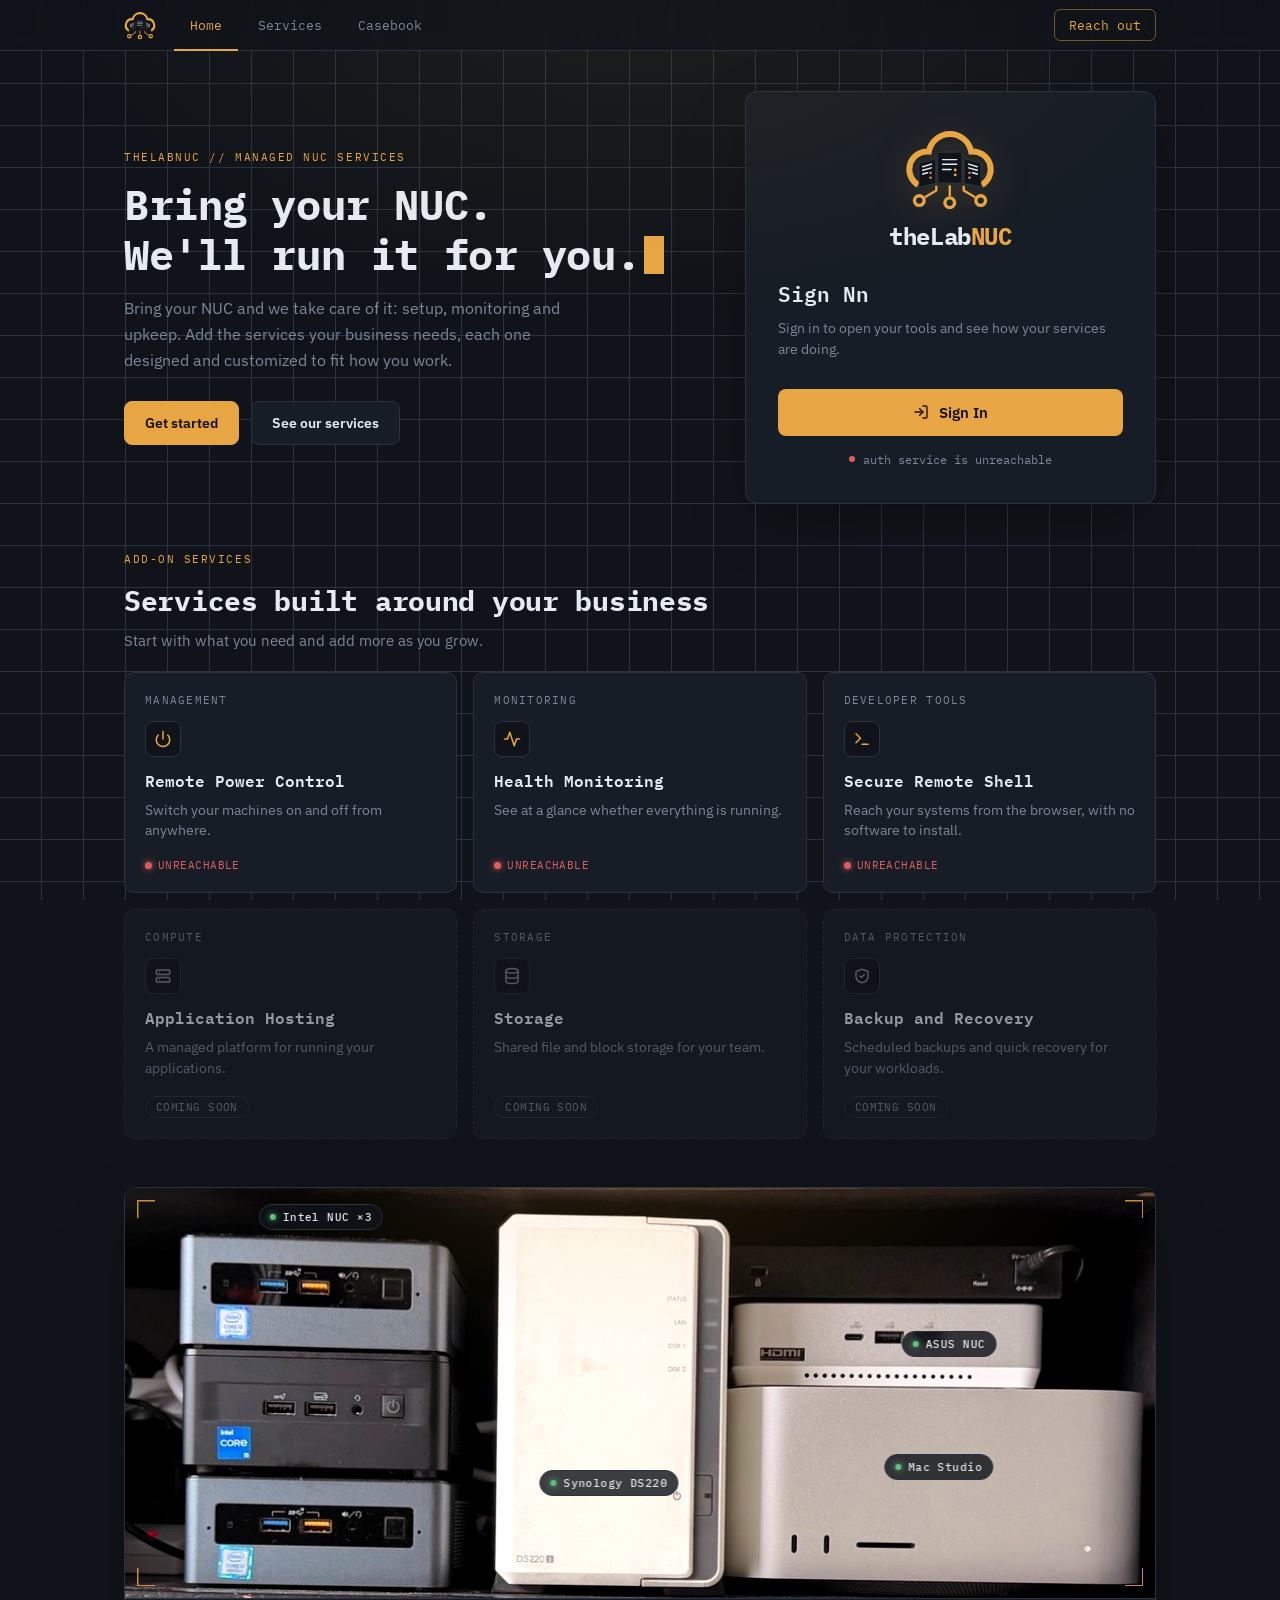
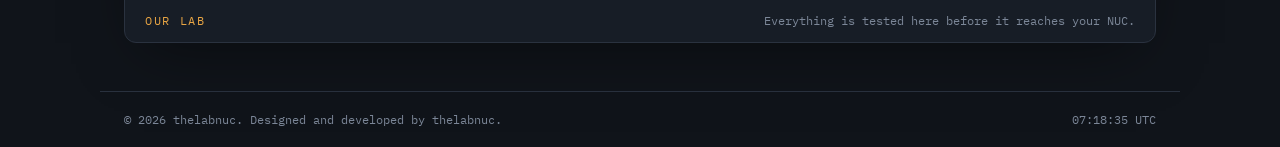
==== commit d1c601a8: "updated sign in button" ====
--- a/index.html
+++ b/index.html
@@ -812,7 +812,7 @@
           <svg class="tln-logo" viewBox="0 0 704 625" aria-hidden="true"><use href="#tln-logo"/></svg>
           <span class="wordmark">theLab<b>NUC</b></span>
         </div>
-        <h2>Client sign in</h2>
+        <h2>Sign Nn</h2>
         <p class="sub">Sign in to open your tools and see how your services are doing.</p>
 
         <a class="signin-btn" href="https://auth.thelabnuc.com/?rd=https%3A%2F%2Fthelabnuc.com%2F" id="signinBtn">
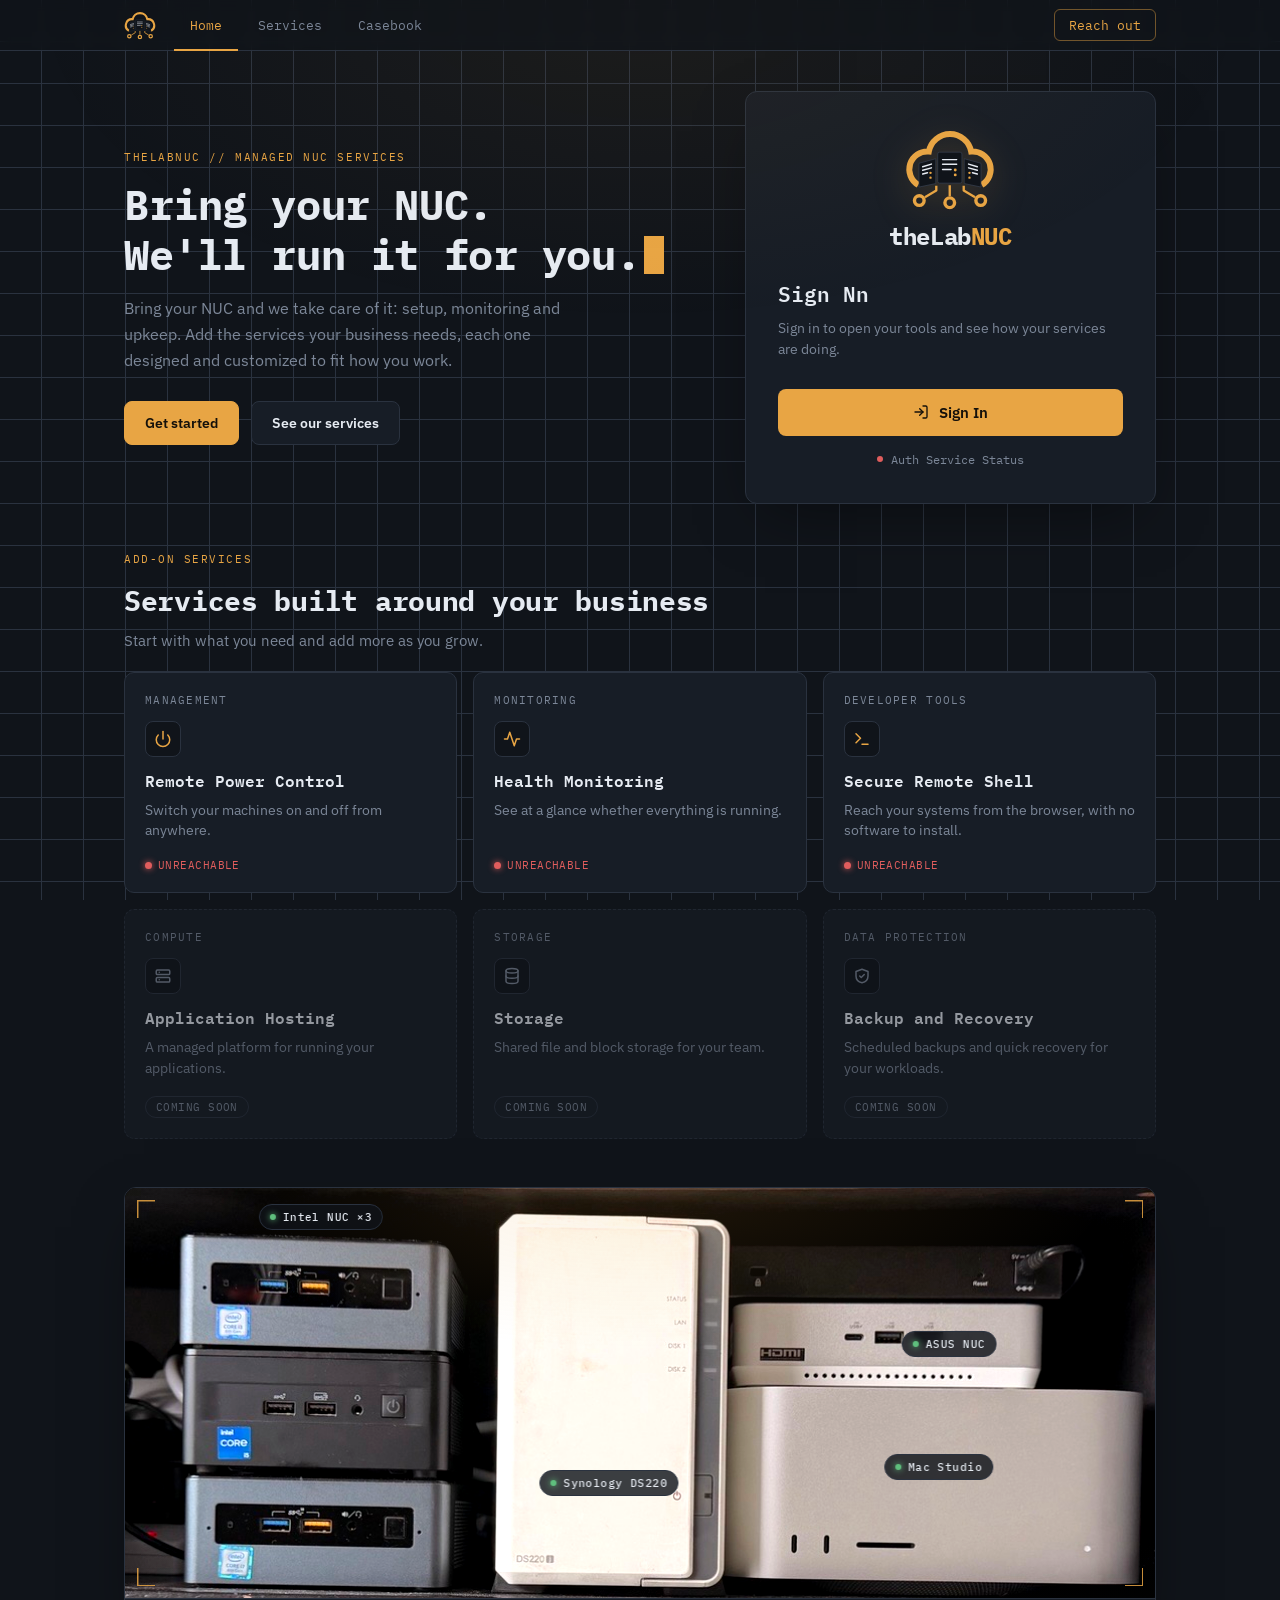
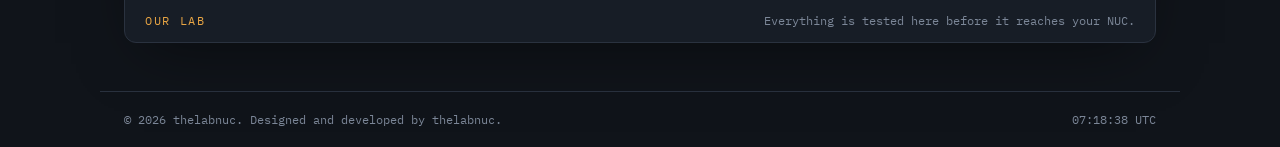
==== commit 66254f18: "updated auth service" ====
--- a/index.html
+++ b/index.html
@@ -1021,11 +1021,11 @@
         await fetch(AUTH_HOST, { mode: 'no-cors', cache: 'no-store', signal: controller.signal });
         clearTimeout(timer);
         cardDot.style.background = 'var(--green)';
-        cardText.textContent = 'auth service is online';
+        cardText.textContent = 'Auth Service Status';
       } catch (err) {
         clearTimeout(timer);
         cardDot.style.background = 'var(--red)';
-        cardText.textContent = 'auth service is unreachable';
+        cardText.textContent = 'Auth Service Status';
       }
     }
 
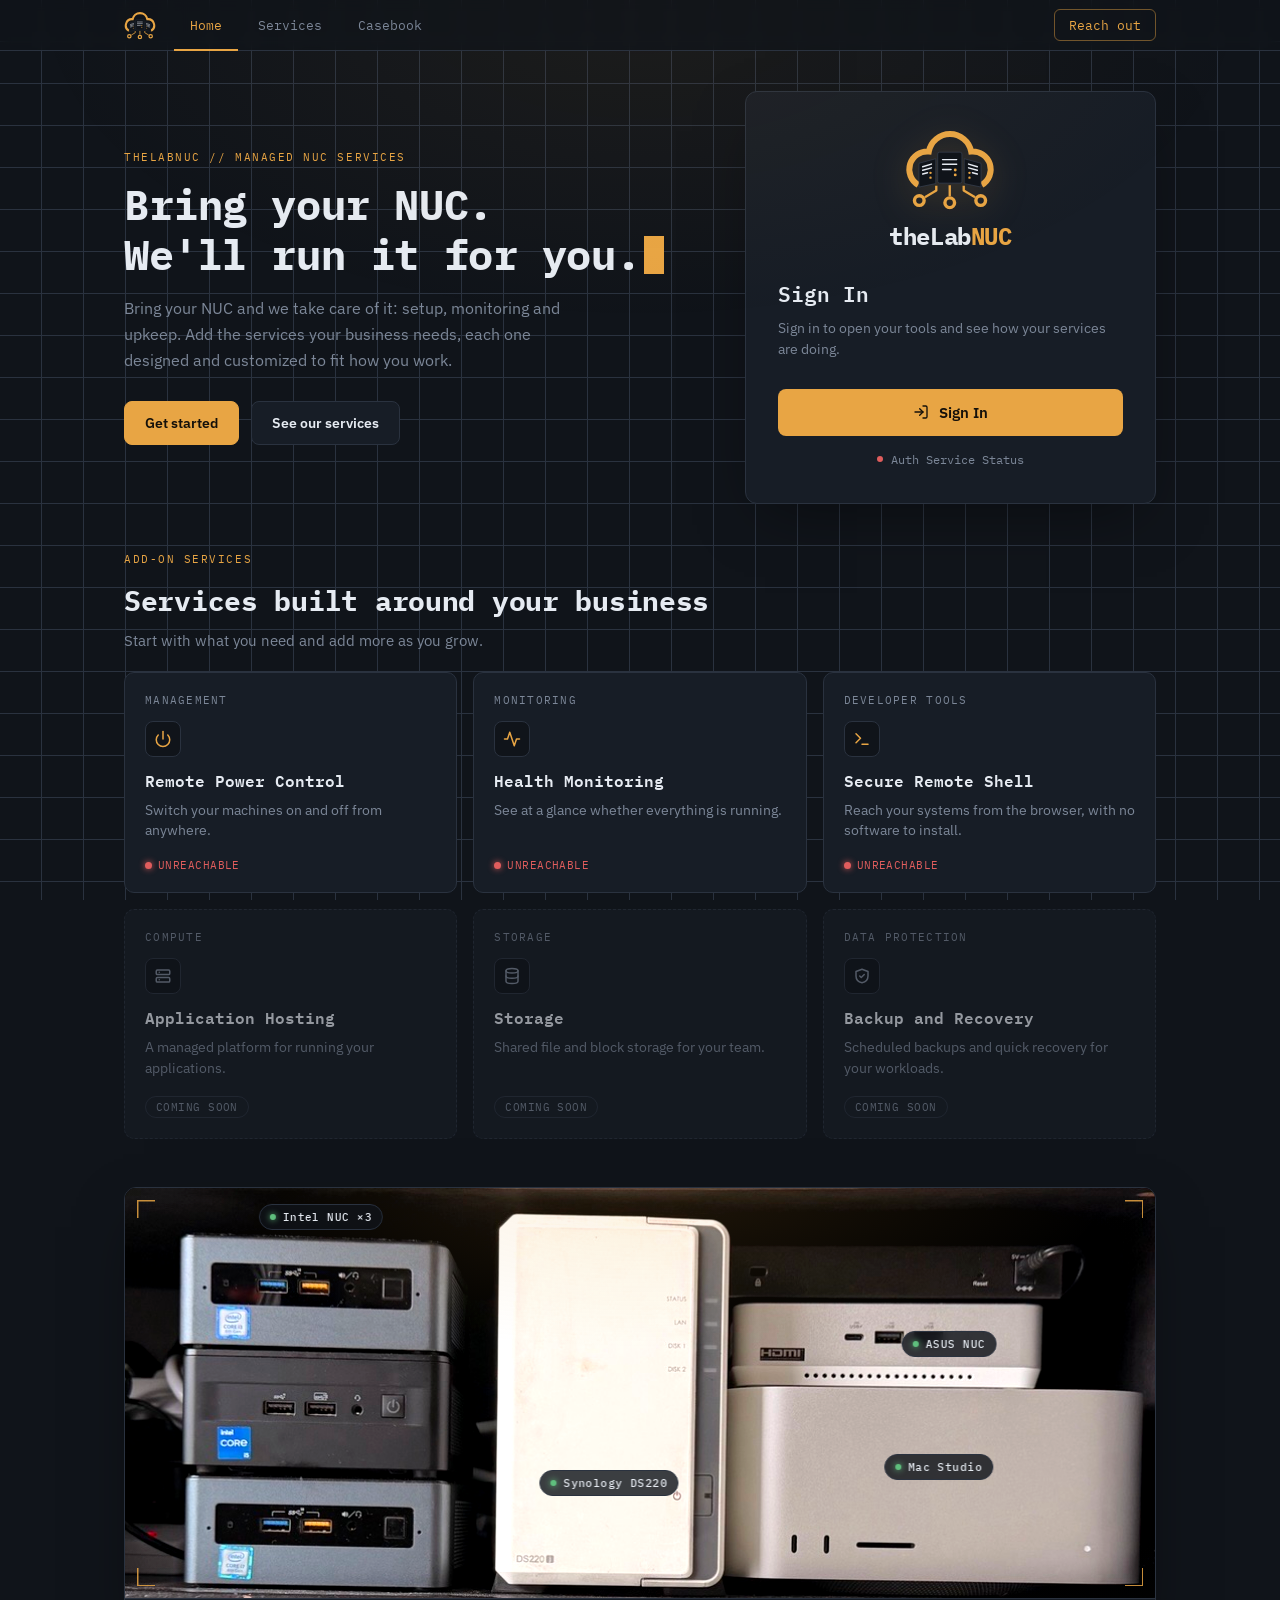
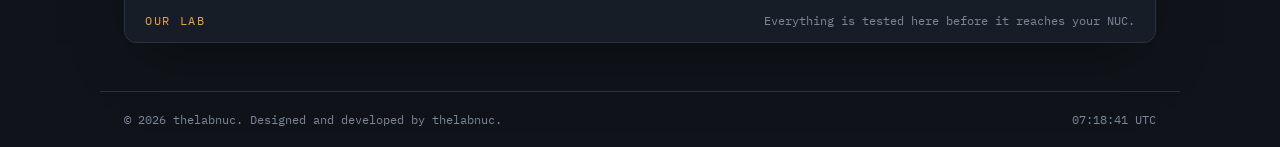
==== commit b0f17b7d: "updated sign in" ====
--- a/index.html
+++ b/index.html
@@ -812,7 +812,7 @@
           <svg class="tln-logo" viewBox="0 0 704 625" aria-hidden="true"><use href="#tln-logo"/></svg>
           <span class="wordmark">theLab<b>NUC</b></span>
         </div>
-        <h2>Sign Nn</h2>
+        <h2>Sign In</h2>
         <p class="sub">Sign in to open your tools and see how your services are doing.</p>
 
         <a class="signin-btn" href="https://auth.thelabnuc.com/?rd=https%3A%2F%2Fthelabnuc.com%2F" id="signinBtn">
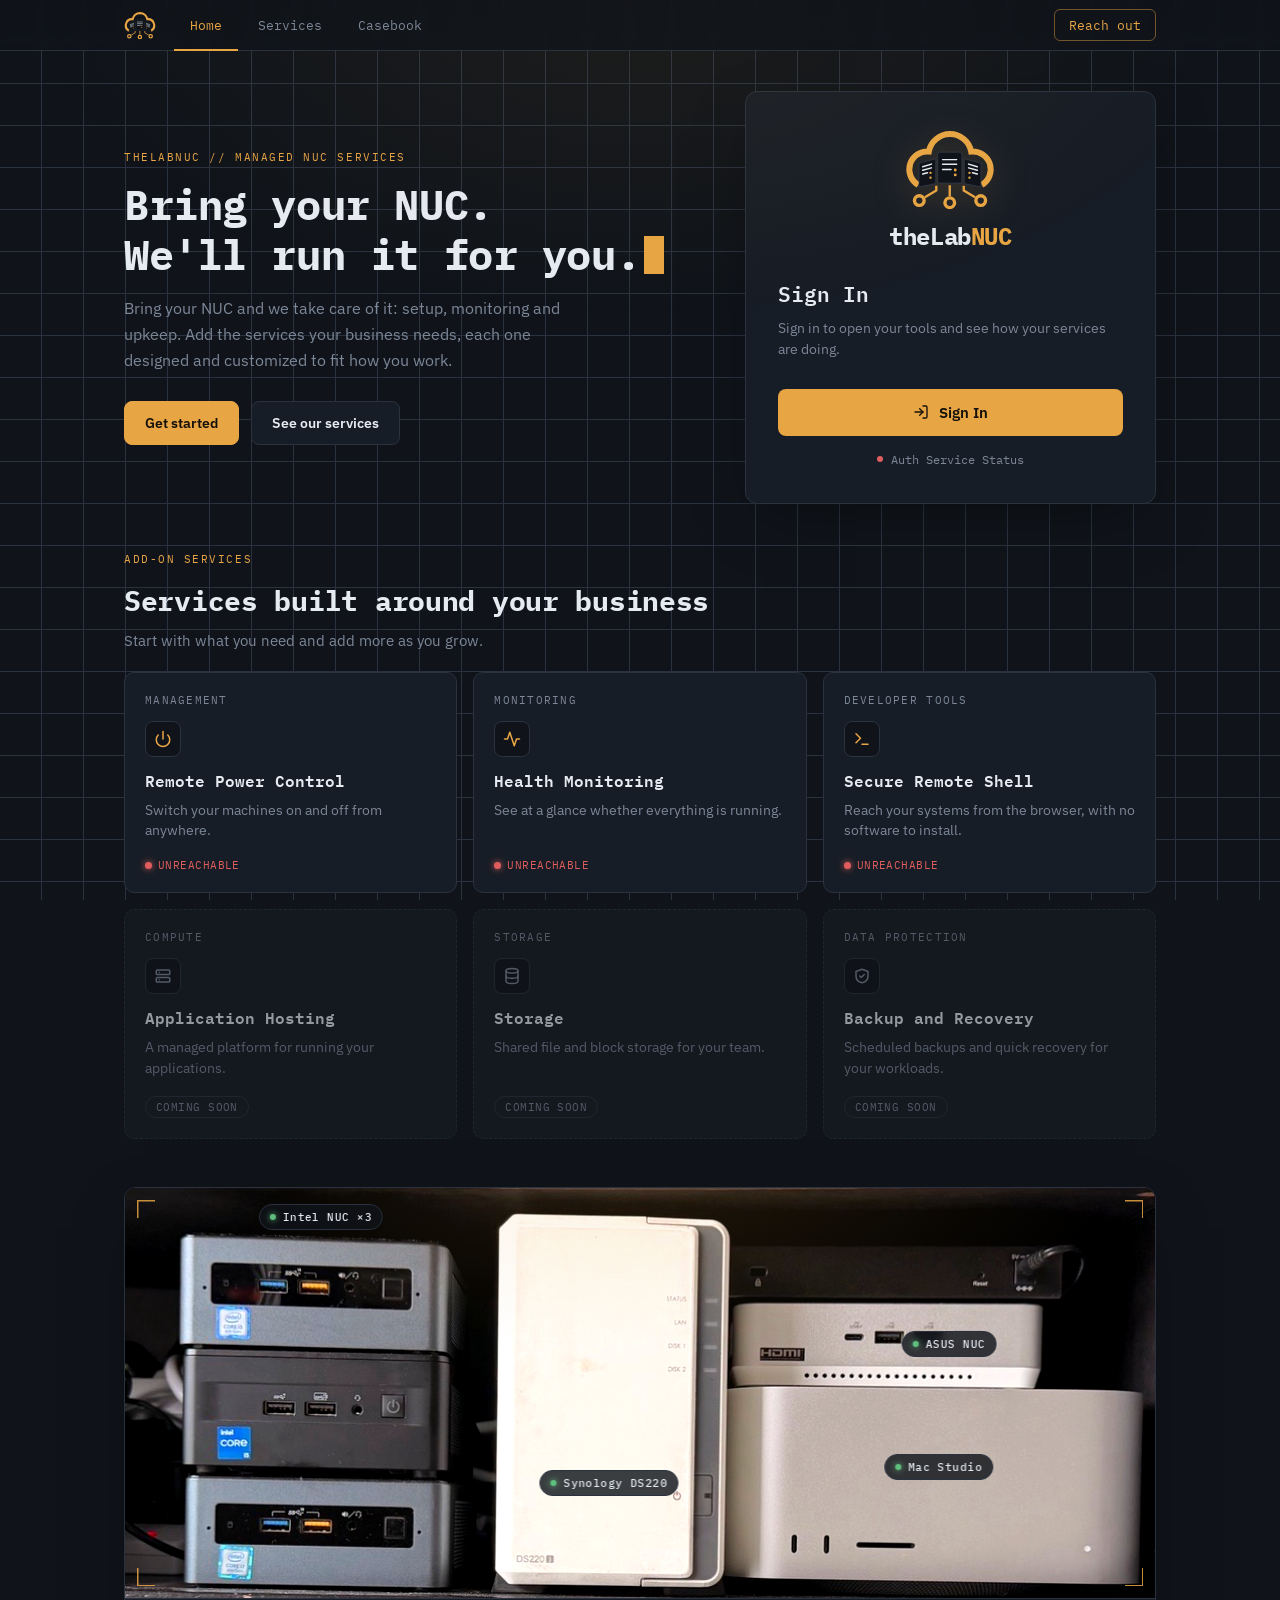
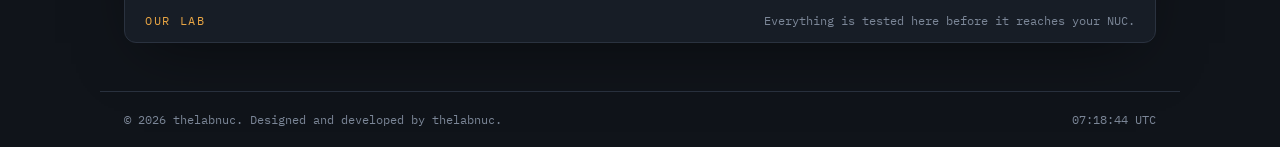
==== commit 32fb867c: "updated header" ====
--- a/index.html
+++ b/index.html
@@ -854,7 +854,7 @@
     </div>
 
     <div id="servicesPanel" data-panel="services" hidden>
-      <p class="eyebrow">thelabnuc // managed NUC services</p>
+      <p class="eyebrow">TheLabNUC </p>
       <h1>Services</h1>
 
       <div class="rack">
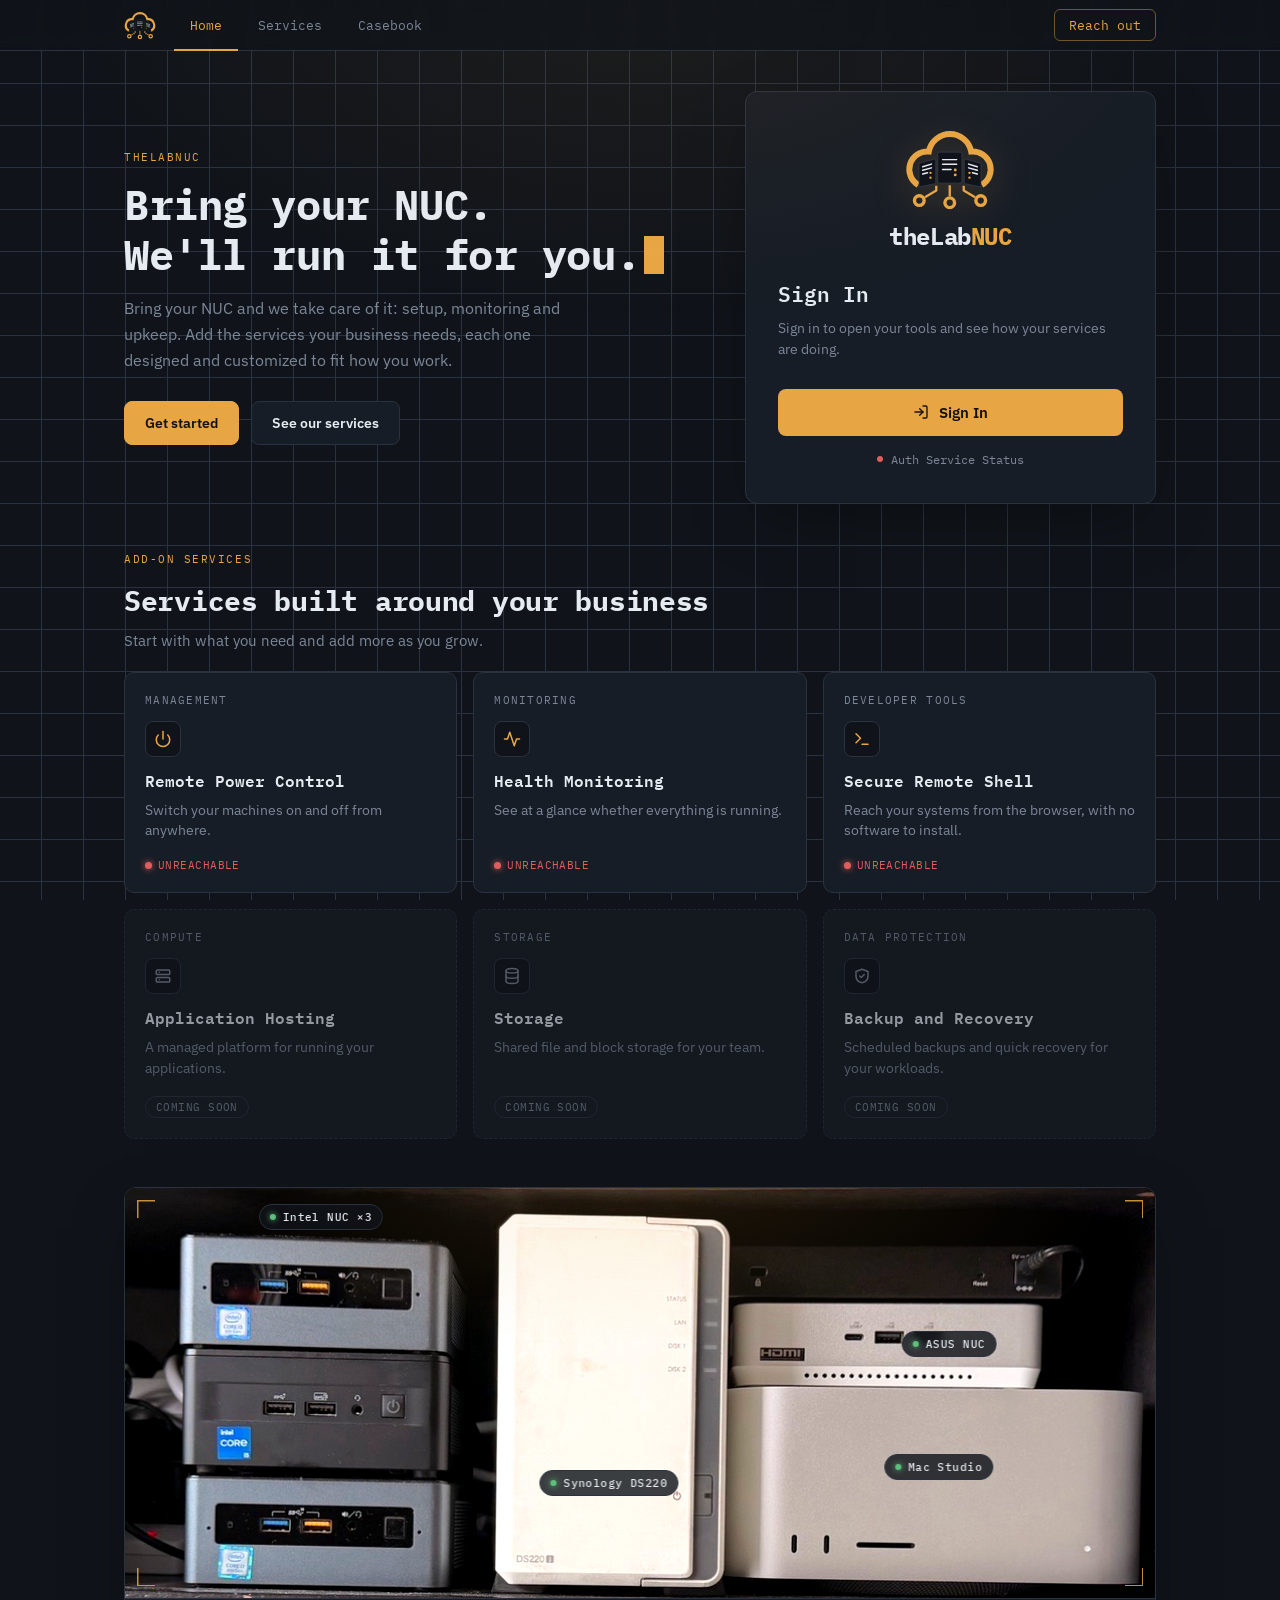
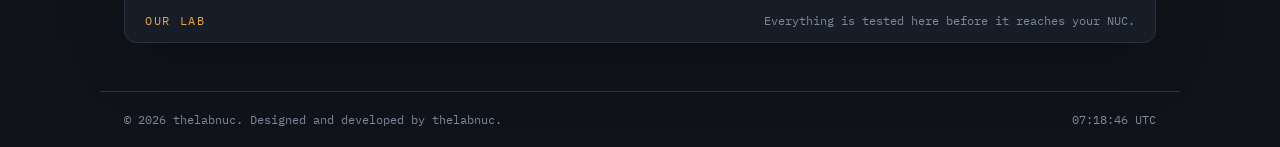
==== commit 608cbcf9: "updated TheLabNUC" ====
--- a/index.html
+++ b/index.html
@@ -3,7 +3,7 @@
 <head>
 <meta charset="UTF-8">
 <meta name="viewport" content="width=device-width, initial-scale=1.0">
-<title>thelabnuc // managed NUC services</title>
+<title>TheLabNUC</title>
 <meta name="description" content="Bring your NUC and we will manage it for you with add-on services designed and customized for your business.">
 <meta name="theme-color" content="#10141a">
 <link rel="icon" type="image/svg+xml" href="data:image/svg+xml,%3Csvg xmlns='http://www.w3.org/2000/svg' viewBox='-60 -40 824 705'%3E%3Crect x='-60' y='-40' width='824' height='705' rx='120' fill='rgb(16,20,26)'/%3E%3Cpath d='M109 435A137 137 0 0 1 190 180A165 165 0 0 1 514 180A137 137 0 0 1 595 435' fill='none' stroke='rgb(232,165,68)' stroke-width='46'/%3E%3Crect x='258' y='185' width='185' height='237' rx='14' fill='rgb(230,235,242)'/%3E%3Cpolygon points='115,270 243,235 243,425 115,452' fill='rgb(230,235,242)'/%3E%3Cpolygon points='589,270 461,235 461,425 589,452' fill='rgb(230,235,242)'/%3E%3Cpath d='M350 438V522M247 442V478L160 530M457 442V478L544 530' fill='none' stroke='rgb(232,165,68)' stroke-width='22'/%3E%3Ccircle cx='350' cy='572' r='38' fill='none' stroke='rgb(232,165,68)' stroke-width='26'/%3E%3Ccircle cx='117' cy='555' r='38' fill='none' stroke='rgb(232,165,68)' stroke-width='26'/%3E%3Ccircle cx='587' cy='555' r='38' fill='none' stroke='rgb(232,165,68)' stroke-width='26'/%3E%3C/svg%3E">
@@ -798,7 +798,7 @@
   <main>
     <div class="split" id="signedOutView" data-panel="home">
       <div class="brand-col">
-        <p class="eyebrow">thelabnuc // managed NUC services</p>
+        <p class="eyebrow">TheLabNUC</p>
         <h1>Bring your NUC.<br>We'll run it for you.<span class="cursor"></span></h1>
         <p class="lead">Bring your NUC and we take care of it: setup, monitoring and upkeep. Add the services your business needs, each one designed and customized to fit how you work.</p>
         <div class="cta-row">
@@ -1117,14 +1117,14 @@
       const token = ++entryToken;
       const vid = document.getElementById('avVideo');
       const body = document.getElementById('avBody');
-      if (!slug) { document.getElementById('cbList').hidden = false; document.getElementById('cbView').hidden = true; document.title = 'thelabnuc // managed NUC services'; return; }
+      if (!slug) { document.getElementById('cbList').hidden = false; document.getElementById('cbView').hidden = true; document.title = 'TheLabNUC'; return; }
       await cbReady;
       if (token !== entryToken) return;
       const e = ENTRIES.find((x) => x.slug === slug && x.hasBody);
       document.getElementById('cbList').hidden = !!e;
       document.getElementById('cbView').hidden = !e;
       vid.innerHTML = ''; vid.hidden = true;
-      if (!e) { document.title = 'thelabnuc // managed NUC services'; return; }
+      if (!e) { document.title = 'TheLabNUC'; return; }
 
       document.getElementById('avMeta').textContent = (KIND_LABEL[e.kind] || KIND_LABEL.lab) + (e.date ? ' // ' + fmtDate(e.date) : '');
       document.getElementById('avTitle').textContent = e.title;
@@ -1168,7 +1168,7 @@
       const tab = tabFromHash();
       showTab(tab);
       if (tab === 'casebook') showEntry(decodeURIComponent(location.hash.slice('#casebook/'.length)));
-      else if (document.title.indexOf('//') > -1 && document.title !== 'thelabnuc // managed NUC services') document.title = 'thelabnuc // managed NUC services';
+      else if (document.title.indexOf('//') > -1 && document.title !== 'TheLabNUC') document.title = 'TheLabNUC';
     };
     window.addEventListener('hashchange', syncRoute);
     syncRoute();
